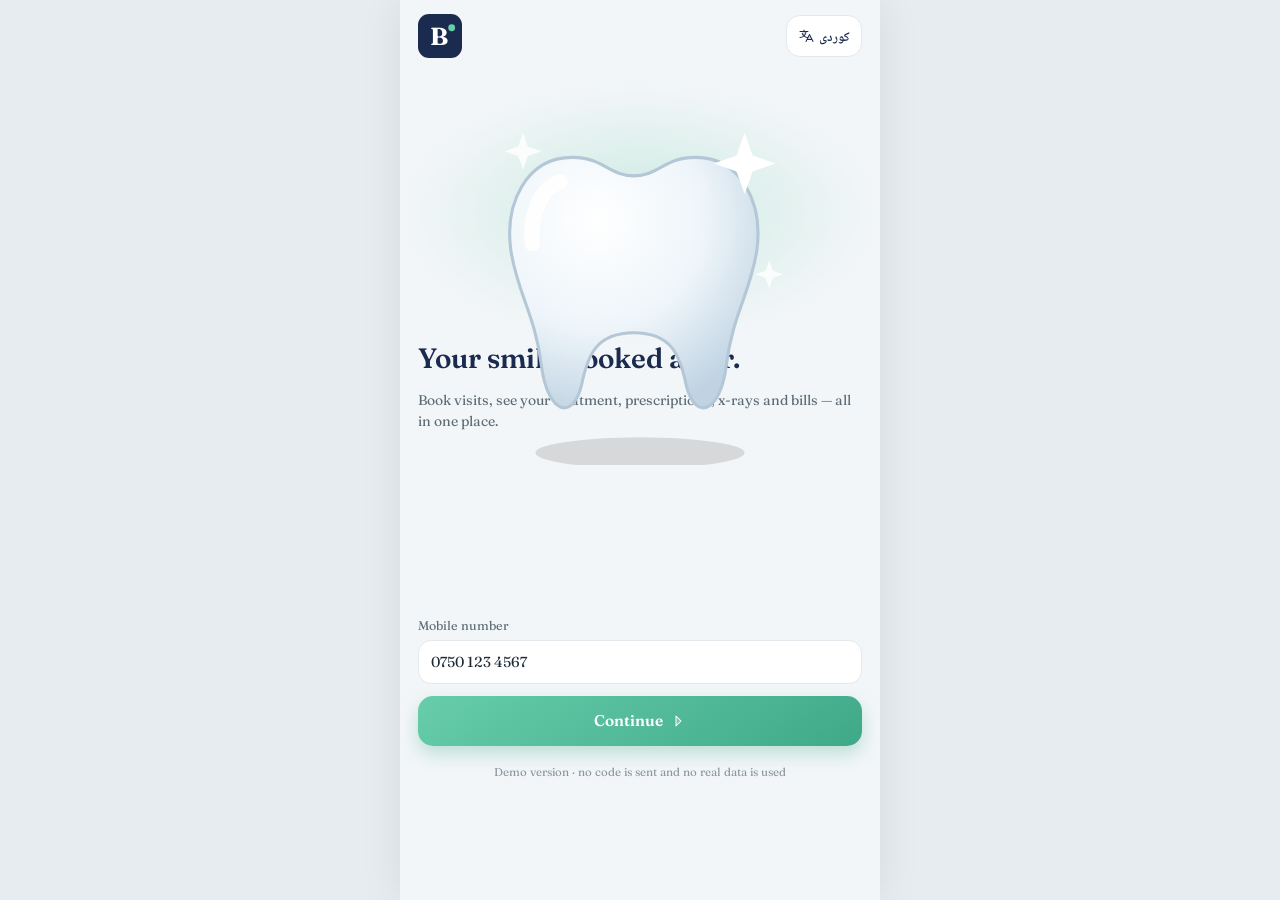
==== index.html @ 77850498 "Add files via upload" ====
<!doctype html>
<html lang="en" dir="ltr">
<head>
<meta charset="utf-8">
<meta name="viewport" content="width=device-width, initial-scale=1, viewport-fit=cover">
<title>Bite</title>
<meta name="description" content="Bite for Dentistry — patient app (demo)">
<meta name="theme-color" content="#F3F6F8">
<meta name="apple-mobile-web-app-capable" content="yes">
<meta name="mobile-web-app-capable" content="yes">
<meta name="apple-mobile-web-app-status-bar-style" content="default">
<meta name="apple-mobile-web-app-title" content="Bite">
<link rel="manifest" href="manifest.json">
<link rel="icon" href="icon.svg" type="image/svg+xml">
<link rel="apple-touch-icon" href="icon-180.png">
<link rel="preconnect" href="https://fonts.googleapis.com">
<link rel="preconnect" href="https://fonts.gstatic.com" crossorigin>
<link href="https://fonts.googleapis.com/css2?family=Fraunces:opsz,wght@9..144,400;9..144,500;9..144,600;9..144,700&family=Noto+Naskh+Arabic:wght@400;500;600;700&display=swap" rel="stylesheet">
<link rel="stylesheet" href="app.css">
<script>
  /* language: English by default, Kurdish (Sorani) as second language */
  (function () {
    var l = 'en';
    try { l = localStorage.getItem('bite_app_lang') || 'en'; } catch (e) {}
    if (l !== 'ku') l = 'en';
    window.Lang = l;
    document.documentElement.lang = l === 'ku' ? 'ckb' : 'en';
    document.documentElement.dir = l === 'ku' ? 'rtl' : 'ltr';
    window.setLang = function (x) { try { localStorage.setItem('bite_app_lang', x); } catch (e) {} location.reload(); };
  })();
</script>
</head>
<body>
<div class="app" id="app"><noscript><p style="padding:24px">Please turn on JavaScript · تکایە JavaScript چالاک بکە</p></noscript></div>
<script src="icons.js"></script>
<script src="art.js"></script>
<script src="data.js"></script>
<script src="app.js"></script>
</body>
</html>
---- app.css ----
/* Bite patient app — mobile first */
:root{
  --navy:#1B2B4F;--navy-2:#24376A;--mint:#67CDAB;--mint-2:#3FA987;--mint-3:#1E6B55;--mint-bg:#E6F7F1;--aqua:#5BB5C5;
  --bg:#F3F6F8;--surface:#fff;--surface-2:#F8FAFB;--surface-3:#EEF2F5;--text:#1B2A33;--text-2:#5B6B75;--text-3:#8A96A0;--border:#E3E9EC;
  --amber:#C9822E;--amber-bg:#FDF3E7;--amber-fg:#7A4610;--blue:#2F5DA8;--blue-bg:#E8EEF8;--red:#C24141;--red-bg:#FCEDED;--purple:#6B5BC9;--purple-bg:#EFEDFB;--green-wa:#1F9D55;
  --r:18px;--shadow:0 1px 2px rgba(16,24,40,.04),0 2px 6px rgba(16,24,40,.05);
  --font:'Fraunces','Noto Naskh Arabic',Georgia,serif;
  --safe-t:env(safe-area-inset-top,0px);--safe-b:env(safe-area-inset-bottom,0px);
  color-scheme:light;
}
html[dir=rtl]{--font:'Noto Naskh Arabic','Fraunces',Georgia,serif}
*{box-sizing:border-box;margin:0;padding:0;-webkit-tap-highlight-color:transparent}
html,body{height:100%}
body{font-family:var(--font);background:#E7ECF0;color:var(--text);font-size:15px;line-height:1.4;-webkit-font-smoothing:antialiased}
html[dir=rtl] body{line-height:1.5}
button,input,textarea,select{font:inherit;color:inherit}
button{background:none;border:0;cursor:pointer}
a{color:inherit;text-decoration:none}
svg.i{width:20px;height:20px;fill:currentColor;flex:none}
svg.i.s{width:16px;height:16px}svg.i.l{width:24px;height:24px}svg.i.xl{width:30px;height:30px}
.ltr{direction:ltr;unicode-bidi:isolate}
.app{max-width:480px;margin:0 auto;min-height:100%;background:var(--bg);position:relative;box-shadow:0 0 40px rgba(16,24,40,.08)}
.page{padding:calc(14px + var(--safe-t)) 18px calc(110px + var(--safe-b));min-height:100vh}
.page.flush{padding-top:0}
.page.nobar{padding-bottom:calc(120px + var(--safe-b))}
/* tab bar */
.tabbar{position:fixed;bottom:0;left:50%;transform:translateX(-50%);width:100%;max-width:480px;height:calc(76px + var(--safe-b));padding-bottom:var(--safe-b);background:rgba(255,255,255,.96);backdrop-filter:blur(12px);border-top:1px solid var(--border);display:flex;justify-content:space-around;align-items:flex-start;padding-top:10px;z-index:30}
.tab{display:flex;flex-direction:column;align-items:center;gap:3px;font-size:11.5px;color:var(--text-3);width:64px;position:relative}
.tab.on{color:var(--mint-2);font-weight:600}
.tab .bd{position:absolute;top:-3px;inset-inline-end:12px;min-width:16px;height:16px;border-radius:8px;background:var(--red);color:#fff;font-size:10px;display:grid;place-items:center;padding:0 4px;border:2px solid #fff}
.fab{width:60px;height:60px;border-radius:50%;margin-top:-32px;background:linear-gradient(145deg,var(--mint),var(--mint-2));color:#fff;display:grid;place-items:center;box-shadow:0 10px 22px rgba(63,169,135,.45),0 0 0 6px #fff}
.fab svg.i{width:28px;height:28px}
/* headers */
.hd{display:flex;align-items:center;gap:12px;margin-bottom:16px}
.hd .grow{flex:1;min-width:0}
.me{width:46px;height:46px;border-radius:15px;overflow:hidden;flex:none;background:#DDEFF3}
.me svg,.ph svg,.cover svg,.dav svg{width:100%;height:100%;display:block}
.hello small{display:block;font-size:12.5px;color:var(--text-3)}
.hello b{font-size:19px;font-weight:600;color:var(--navy);display:block;white-space:nowrap;overflow:hidden;text-overflow:ellipsis}
.ib{width:42px;height:42px;border-radius:14px;background:#fff;border:1px solid var(--border);display:grid;place-items:center;color:var(--navy);position:relative;flex:none}
.ib .dot{position:absolute;top:8px;inset-inline-end:9px;width:9px;height:9px;background:var(--red);border-radius:50%;border:2px solid #fff}
.ib.lang{width:auto;padding:0 11px;font-size:13px;font-weight:600;gap:5px;display:flex;align-items:center}
.top{display:flex;align-items:center;gap:12px;margin-bottom:16px;min-height:42px}
.top h1{font-size:21px;font-weight:600;color:var(--navy);flex:1}
.top .sub{font-size:12.5px;color:var(--text-3);font-weight:400;display:block}
/* hero carousel */
.hero-wrap{margin:0 -18px;overflow:hidden}
.heros{display:flex;gap:12px;overflow-x:auto;scroll-snap-type:x mandatory;padding:0 18px;scrollbar-width:none}
.heros::-webkit-scrollbar{display:none}
.hero{flex:0 0 100%;scroll-snap-align:center;height:170px;border-radius:24px;position:relative;overflow:hidden;color:#fff;padding:18px 20px;display:block}
.hero .txt{position:relative;z-index:2;width:58%}
.hero p{overflow-wrap:anywhere}
.hero .k{font-size:11.5px;letter-spacing:.06em;text-transform:uppercase;color:#9FE1CB;font-weight:600}
html[dir=rtl] .hero .k{letter-spacing:0}
.hero h3{font-size:22px;font-weight:600;line-height:1.15;margin:6px 0}
html[dir=rtl] .hero h3{line-height:1.35;font-size:20px;margin:2px 0}
.hero p{font-size:12.5px;color:rgba(255,255,255,.78)}
.hero .cta{display:inline-flex;align-items:center;gap:6px;margin-top:10px;background:var(--mint);color:#0B2A22;font-weight:700;font-size:12.5px;padding:7px 12px;border-radius:10px}
html[dir=rtl] .hero .cta{margin-top:6px}
.hero .art{position:absolute;inset-inline-end:-4px;bottom:-10px;width:160px;height:180px;z-index:1}
.hero .art .ring{position:absolute;inset:0}
.hero .art .t{position:absolute;inset:20px 14px 8px 18px}
.dots{display:flex;gap:5px;justify-content:center;margin:10px 0 14px}
.dots i{width:6px;height:6px;border-radius:4px;background:#C9D3DA;transition:all .2s}
.dots i.on{width:20px;background:var(--mint-2)}
/* sections */
.sec{display:flex;justify-content:space-between;align-items:center;margin:18px 0 10px}
.sec b{font-size:17px;color:var(--navy);font-weight:600;position:relative}
.sec b:after{content:'';position:absolute;bottom:-4px;inset-inline-start:0;width:60%;height:3px;border-radius:3px;background:linear-gradient(90deg,var(--mint),transparent)}
html[dir=rtl] .sec b:after{background:linear-gradient(270deg,var(--mint),transparent)}
.sec a,.sec button{font-size:12.5px;color:var(--mint-2);font-weight:600}
.card{background:#fff;border:1px solid var(--border);border-radius:var(--r);padding:14px;box-shadow:var(--shadow)}
.card+.card{margin-top:10px}
/* next appointment */
.next{display:flex;align-items:center;gap:12px;background:#fff;border:1px solid var(--border);border-radius:18px;padding:10px 12px;box-shadow:var(--shadow)}
.cal{width:50px;height:54px;border-radius:14px;background:var(--mint-bg);color:var(--mint-3);display:flex;flex-direction:column;align-items:center;justify-content:center;flex:none}
.cal small{font-size:10.5px;font-weight:600;text-transform:uppercase}
.cal b{font-size:20px;line-height:1}
.next .t,.row-t{font-size:14px;font-weight:600}
.next .s,.row-s{font-size:12.5px;color:var(--text-3)}
.go{margin-inline-start:auto;width:34px;height:34px;border-radius:11px;background:var(--navy);color:#fff;display:grid;place-items:center;flex:none}
/* quick actions */
.qa{display:grid;grid-template-columns:repeat(4,1fr);gap:8px;margin-top:14px}
.q{display:flex;flex-direction:column;align-items:center;gap:6px;font-size:12px;font-weight:500;color:var(--text);text-align:center}
.q .c{width:54px;height:54px;border-radius:18px;display:grid;place-items:center;background:#fff;border:1px solid var(--border);box-shadow:var(--shadow)}
/* recall */
.recall{background:linear-gradient(135deg,#E6F7F1,#F2FBF7);border:1px solid #CDEFE2;border-radius:18px;padding:12px 14px;display:flex;gap:12px;align-items:center;margin-top:14px}
.recall .c{width:46px;height:46px;border-radius:14px;background:#fff;display:grid;place-items:center;flex:none;overflow:hidden}
.recall .c svg{width:38px;height:38px}
.recall b{font-size:14.5px;color:var(--mint-3);display:block}
.recall small{font-size:12.5px;color:var(--text-2)}
.recall .btn{margin-inline-start:auto}
/* treatments */
.svcs{display:grid;grid-template-columns:repeat(4,1fr);gap:8px}
.sv{height:108px;border-radius:18px;background:#fff;border:1px solid var(--border);position:relative;overflow:hidden;padding:66px 4px 0;text-align:center;box-shadow:var(--shadow)}
html[dir=rtl] .sv{padding-top:62px}
.sv b{font-size:12.5px;font-weight:600;color:var(--navy);display:block;line-height:1.2}
.sv .art{position:absolute;width:56px;height:56px;top:8px;left:50%;margin-left:-28px}
.sv .art svg,.svrow .art svg,.hero svg{width:100%;height:100%;display:block}
.sv.hl{background:linear-gradient(150deg,#4FB79A,#2E8C79);border:none}
.sv.hl b{color:#fff}
/* doctor cards */
.hscroll{display:flex;gap:10px;overflow-x:auto;margin:0 -18px;padding:2px 18px 6px;scroll-snap-type:x proximity;scrollbar-width:none}
.hscroll::-webkit-scrollbar{display:none}
.dc{width:150px;flex:none;background:#fff;border:1px solid var(--border);border-radius:20px;padding:7px 7px 10px;scroll-snap-align:start;box-shadow:var(--shadow);display:block}
.dgrid{display:grid;grid-template-columns:1fr 1fr;gap:10px}
.dgrid .dc{width:auto}
.dc .ph{height:112px;border-radius:15px;overflow:hidden;position:relative}
.rt{position:absolute;top:7px;inset-inline-start:7px;background:rgba(255,255,255,.94);border-radius:8px;font-size:11px;font-weight:700;padding:2px 6px;display:flex;align-items:center;gap:3px;color:var(--navy)}
.rt svg.i{width:11px;height:11px;color:#E0A33B}
.fav{position:absolute;top:6px;inset-inline-end:6px;width:28px;height:28px;border-radius:50%;background:rgba(255,255,255,.9);display:grid;place-items:center;color:var(--text-3)}
.fav.on{color:#E05656}
.fav svg.i{width:15px;height:15px}
.dc b{display:block;font-size:13.5px;margin:8px 4px 0;color:var(--navy);white-space:nowrap;overflow:hidden;text-overflow:ellipsis}
.dc small{display:block;font-size:11.5px;color:var(--text-3);margin:0 4px 8px;white-space:nowrap;overflow:hidden;text-overflow:ellipsis}
.dc .bk{background:var(--mint-bg);color:var(--mint-3);font-size:12px;font-weight:600;text-align:center;border-radius:10px;padding:7px 0;margin:0 4px;display:block;width:calc(100% - 8px)}
/* clinic info */
.info .li+.li{margin-top:12px}
.li{display:flex;align-items:center;gap:12px;min-width:0}
.li .c{width:40px;height:40px;border-radius:12px;display:grid;place-items:center;flex:none}
.li .grow{flex:1;min-width:0}
.li .e{margin-inline-start:auto;text-align:end;flex:none}
.c.mint{background:var(--mint-bg);color:var(--mint-2)}.c.blue{background:var(--blue-bg);color:var(--blue)}.c.amber{background:var(--amber-bg);color:var(--amber)}.c.purple{background:var(--purple-bg);color:var(--purple)}.c.red{background:var(--red-bg);color:var(--red)}.c.navy{background:#E9ECF4;color:var(--navy)}.c.wa{background:#E8F8EE;color:var(--green-wa)}
/* buttons */
.btn{display:inline-flex;align-items:center;justify-content:center;gap:7px;border-radius:12px;padding:10px 14px;font-size:14px;font-weight:600;white-space:nowrap;transition:transform .1s}
.btn:active{transform:scale(.97)}
.btn.sm{padding:7px 11px;font-size:12.5px;border-radius:10px}
.btn.block{width:100%}
.btn.lg{padding:14px 18px;font-size:15.5px;border-radius:15px}
.btn.pri{background:linear-gradient(145deg,var(--mint),var(--mint-2));color:#fff;box-shadow:0 8px 18px rgba(63,169,135,.3)}
.btn.navy{background:var(--navy);color:#fff}
.btn.mint{background:var(--mint-2);color:#fff}
.btn.soft{background:var(--mint-bg);color:var(--mint-3)}
.btn.out{background:#fff;border:1px solid var(--border);color:var(--navy)}
.btn.red{background:var(--red-bg);color:var(--red)}
.btn.wa{background:#E8F8EE;color:var(--green-wa)}
.btn[disabled]{opacity:.45;pointer-events:none}
/* chips & segments */
.chips{display:flex;gap:8px;overflow-x:auto;margin:0 -18px 14px;padding:0 18px;scrollbar-width:none}
.chips::-webkit-scrollbar{display:none}
.chip{flex:none;padding:8px 14px;border-radius:999px;background:#fff;border:1px solid var(--border);font-size:13px;color:var(--text-2)}
.chip.on{background:var(--navy);border-color:var(--navy);color:#fff;font-weight:600}
.seg{display:flex;background:var(--surface-3);border-radius:13px;padding:3px;margin-bottom:14px}
.seg button{flex:1 1 auto;text-align:center;font-size:13px;padding:8px 6px;border-radius:10px;color:var(--text-2);white-space:nowrap}
.seg button.on{background:#fff;color:var(--navy);font-weight:600;box-shadow:0 1px 3px rgba(16,24,40,.08)}
.badge{font-size:11.5px;font-weight:600;border-radius:999px;padding:3px 9px;display:inline-flex;gap:5px;align-items:center;white-space:nowrap}
.badge i{width:6px;height:6px;border-radius:50%;background:currentColor}
.b-mint{background:var(--mint-bg);color:var(--mint-3)}.b-amber{background:var(--amber-bg);color:var(--amber-fg)}.b-blue{background:var(--blue-bg);color:var(--blue)}.b-gray{background:var(--surface-3);color:var(--text-2)}.b-red{background:var(--red-bg);color:var(--red)}
/* search */
.search{display:flex;align-items:center;gap:10px;background:#fff;border:1px solid var(--border);border-radius:15px;padding:0 14px;height:48px;margin-bottom:12px;color:var(--text-3)}
.search input{border:0;outline:0;flex:1;background:none;font-size:14.5px;color:var(--text);min-width:0}
/* doctor profile */
.cover{height:330px;position:relative;margin:0 -18px}
.cover .tb{position:absolute;top:calc(14px + var(--safe-t));left:18px;right:18px;display:flex;justify-content:space-between;z-index:3}
.gb{width:42px;height:42px;border-radius:14px;background:rgba(255,255,255,.2);backdrop-filter:blur(6px);display:grid;place-items:center;color:#fff;border:1px solid rgba(255,255,255,.28)}
.gb.on{color:#FFB3B3}
.sheet-top{margin:-34px -18px 0;background:var(--bg);border-radius:30px 30px 0 0;position:relative;z-index:4;padding:20px 18px 0}
.nm{display:flex;justify-content:space-between;align-items:flex-start;gap:10px}
.nm b{font-size:22px;color:var(--navy);font-weight:600;display:block}
.nm small{display:block;font-size:13px;color:var(--text-2)}
.stats{display:grid;grid-template-columns:repeat(3,1fr);gap:8px;margin:14px 0 4px}
.stat{background:#fff;border:1px solid var(--border);border-radius:16px;padding:9px 6px;text-align:center}
.stat .c{width:30px;height:30px;border-radius:10px;margin:0 auto 4px;display:grid;place-items:center}
.stat b{display:block;font-size:16px;color:var(--navy)}
.stat small{font-size:11px;color:var(--text-3)}
.p{font-size:14px;color:var(--text-2);line-height:1.55}
.gal{display:grid;grid-template-columns:repeat(3,1fr);gap:8px}
.ba{height:80px;border-radius:14px;overflow:hidden;position:relative;border:1px solid var(--border)}
.ba svg{width:100%;height:100%;display:block}
.ba .tg{position:absolute;bottom:5px;inset-inline-start:5px;font-size:10.5px;background:rgba(27,43,79,.82);color:#fff;border-radius:6px;padding:1px 6px}
.tags{display:flex;flex-wrap:wrap;gap:6px}
.tag{font-size:12.5px;background:#fff;border:1px solid var(--border);border-radius:10px;padding:6px 10px}
.rev{background:#fff;border:1px solid var(--border);border-radius:16px;padding:12px}
.rev+.rev{margin-top:8px}
.stars{display:inline-flex;gap:1px;color:#E0A33B}
.stars svg.i{width:13px;height:13px}
.stars .off{color:#D5DCE1}
/* booking */
.steps{display:flex;gap:6px;margin-bottom:16px}
.st{flex:1}
.st i{display:block;height:4px;border-radius:4px;background:var(--surface-3)}
.st.on i,.st.done i{background:var(--mint-2)}
.st span{display:block;font-size:11.5px;color:var(--text-3);margin-top:6px}
.st.on span{color:var(--navy);font-weight:600}
.svrow{display:flex;align-items:center;gap:12px;background:#fff;border:1.5px solid var(--border);border-radius:16px;padding:10px 12px;width:100%;text-align:start}
.svrow+.svrow{margin-top:8px}
.svrow .art{width:48px;height:48px;border-radius:13px;background:var(--surface-2);flex:none;padding:3px}
.svrow.on{border-color:var(--mint-2);background:#F6FCFA}
.radio{margin-inline-start:auto;width:20px;height:20px;border-radius:50%;border:2px solid var(--border);flex:none}
.on>.radio{border:6px solid var(--mint-2)}
.dav{width:46px;height:46px;border-radius:14px;overflow:hidden;flex:none}
.days{display:flex;gap:6px;overflow-x:auto;margin:0 -18px 14px;padding:0 18px;scrollbar-width:none}
.days::-webkit-scrollbar{display:none}
.d{flex:0 0 52px;background:#fff;border:1px solid var(--border);border-radius:14px;padding:7px 0;text-align:center}
.d small{display:block;font-size:11px;color:var(--text-3)}
.d b{font-size:17px;font-weight:600;display:block}
.d em{display:block;font-style:normal;font-size:10px;color:var(--mint-2);font-weight:600}
.d.on{background:var(--navy);border-color:var(--navy);color:#fff}.d.on small,.d.on em{color:rgba(255,255,255,.75)}
.d.off{opacity:.4;background:var(--surface-3);pointer-events:none}
.slots{display:grid;grid-template-columns:repeat(4,1fr);gap:7px}
.sl{border:1px solid var(--border);background:#fff;border-radius:11px;text-align:center;padding:9px 0;font-size:13.5px;font-weight:500}
.sl.on{background:var(--mint);border-color:var(--mint);color:#0B2A22;font-weight:700}
.sl.x{background:var(--surface-3);color:var(--text-3);text-decoration:line-through;border-color:transparent;pointer-events:none}
.lbl{font-size:13.5px;font-weight:600;color:var(--navy);margin:16px 0 8px;display:flex;justify-content:space-between;align-items:center}
.lbl span{font-size:12px;color:var(--text-3);font-weight:400}
.foot{position:fixed;bottom:0;left:50%;transform:translateX(-50%);width:100%;max-width:480px;background:rgba(255,255,255,.97);backdrop-filter:blur(10px);border-top:1px solid var(--border);padding:12px 18px calc(14px + var(--safe-b));z-index:30;display:flex;gap:10px;align-items:center}
.foot .note{font-size:12px;color:var(--text-3);display:flex;gap:6px;align-items:center;justify-content:center;margin-top:6px}
.sum{display:flex;gap:16px;justify-content:space-between;padding:10px 0;border-bottom:1px dashed var(--border);font-size:14px}
.sum:last-child{border-bottom:0}
.sum span{color:var(--text-3)}
.sum b{font-weight:600;text-align:end}
textarea.in,input.in,select.in{width:100%;border:1px solid var(--border);border-radius:13px;padding:11px 12px;background:#fff;font-size:14.5px;outline:0}
textarea.in{min-height:84px;resize:vertical}
.in:focus{border-color:var(--mint-2)}
.field{margin-bottom:12px}
.field label{display:block;font-size:12.5px;color:var(--text-2);margin-bottom:5px}
.toggle{display:flex;align-items:center;gap:12px;padding:12px 0}
.toggle+.toggle{border-top:1px solid var(--border)}
.sw{margin-inline-start:auto;width:46px;height:28px;border-radius:14px;background:#D5DCE1;position:relative;flex:none;transition:background .2s}
.sw:after{content:'';position:absolute;top:3px;inset-inline-start:3px;width:22px;height:22px;border-radius:50%;background:#fff;box-shadow:0 1px 3px rgba(0,0,0,.2);transition:inset-inline-start .2s}
.sw.on{background:var(--mint-2)}.sw.on:after{inset-inline-start:21px}
/* success */
.done-art{width:120px;height:120px;margin:30px auto 10px;border-radius:50%;background:var(--mint-bg);display:grid;place-items:center;color:var(--mint-2)}
.done-art svg.i{width:56px;height:56px}
.center{text-align:center}
.h2{font-size:22px;color:var(--navy);font-weight:600}
/* visit cards */
.vc{background:#fff;border:1px solid var(--border);border-radius:20px;padding:14px;box-shadow:var(--shadow)}
.vc+.vc{margin-top:10px}
.vc .r1{display:flex;align-items:center;gap:12px}
.vc .acts{display:flex;gap:8px;margin-top:12px;flex-wrap:wrap}
.vc .acts .btn{flex:1}
.vc.big{background:var(--navy);color:#fff;border:none;position:relative;overflow:hidden}
.vc.big:after{content:'';position:absolute;width:180px;height:180px;border-radius:50%;background:rgba(103,205,171,.14);top:-70px;inset-inline-end:-60px}
.vc.big .row-s{color:rgba(255,255,255,.7)}
.vc.big .when{font-size:21px;font-weight:600;margin:10px 0 2px;position:relative;z-index:1}
.vc.big .btn.out{background:rgba(255,255,255,.1);border-color:rgba(255,255,255,.18);color:#fff}
.vc.big .btn{position:relative;z-index:1}
/* file */
.pcard{display:flex;align-items:center;gap:12px;background:#fff;border:1px solid var(--border);border-radius:20px;padding:14px;box-shadow:var(--shadow)}
.pcard .me{width:56px;height:56px;border-radius:18px}
.plan{background:#fff;border:1px solid var(--border);border-radius:18px;padding:14px}
.plan+.plan{margin-top:8px}
.bar{height:8px;background:var(--surface-3);border-radius:6px;overflow:hidden;margin:10px 0 8px}
.bar i{display:block;height:100%;background:var(--mint-2);border-radius:6px}
.teeth{display:grid;grid-template-columns:repeat(16,1fr);gap:3px;direction:ltr}
.th{height:26px;border-radius:6px;background:var(--surface-3);font-size:8.5px;color:var(--text-3);display:grid;place-items:center;font-family:'Fraunces',serif}
.th.fill{background:#DCE8F7;color:var(--blue)}.th.rct{background:#FBE3E3;color:var(--red)}.th.missing{background:repeating-linear-gradient(45deg,#EEF2F5,#EEF2F5 3px,#E3E9EC 3px,#E3E9EC 6px);color:#B6C0C8}
.legend{display:flex;flex-wrap:wrap;gap:10px;font-size:11.5px;color:var(--text-2);margin-top:10px}
.legend i{display:inline-block;width:10px;height:10px;border-radius:3px;margin-inline-end:4px;vertical-align:-1px}
.tl .it{display:flex;gap:12px;padding-bottom:12px;position:relative}
.tl .it:before{content:'';position:absolute;top:32px;bottom:0;inset-inline-start:15px;width:2px;background:var(--border)}
.tl .it:last-child:before{display:none}
.tl .dt{width:32px;height:32px;border-radius:50%;display:grid;place-items:center;flex:none;background:var(--mint-bg);color:var(--mint-2)}
.tl .bx{flex:1;background:#fff;border:1px solid var(--border);border-radius:16px;padding:10px 12px;min-width:0}
.tl .bx .r1{display:flex;justify-content:space-between;align-items:center;gap:8px}
.att{display:flex;gap:6px;margin-top:8px;flex-wrap:wrap}
.att button{display:inline-flex;align-items:center;gap:5px;font-size:12px;background:var(--surface-2);border:1px solid var(--border);border-radius:9px;padding:4px 9px;color:var(--text-2)}
.xg{display:grid;grid-template-columns:1fr 1fr;gap:10px}
.xi{background:#fff;border:1px solid var(--border);border-radius:16px;overflow:hidden;text-align:start}
.xi .im{height:110px;background:#0B0F14}
.xi .im svg{width:100%;height:100%;display:block}
.xi .tx{padding:8px 10px}
.xi.wide{grid-column:1/-1}.xi.wide .im{height:150px}
.amt{font-size:16px;font-weight:700;color:var(--navy);white-space:nowrap}
/* notifications */
.nt{display:flex;gap:12px;background:#fff;border:1px solid var(--border);border-radius:16px;padding:12px;width:100%;text-align:start;position:relative}
.nt+.nt{margin-top:8px}
.nt.unread{border-color:#CDEFE2;background:#FAFFFD}
.nt.unread:after{content:'';position:absolute;top:14px;inset-inline-end:14px;width:8px;height:8px;border-radius:50%;background:var(--mint-2)}
/* chat */
.chathd{position:sticky;top:0;z-index:5;background:rgba(243,246,248,.96);backdrop-filter:blur(8px);margin:0 -18px;padding:calc(10px + var(--safe-t)) 18px 10px;border-bottom:1px solid var(--border);display:flex;align-items:center;gap:12px}
.msgs{display:block;padding:14px 0 0}
.msg{display:block;margin-bottom:8px;max-width:82%;width:fit-content;padding:9px 13px;border-radius:18px;font-size:14.5px;line-height:1.45;white-space:pre-wrap}
.msg small{display:block;font-size:10.5px;opacity:.6;margin-top:3px;text-align:end}
.msg.them{background:#fff;border:1px solid var(--border);margin-inline-end:auto;border-end-start-radius:6px}
.msg.mine{background:var(--navy);color:#fff;margin-inline-start:auto;border-end-end-radius:6px}
.msg.typing{color:var(--text-3)}
.daytag{display:block;width:fit-content;margin-inline:auto!important;font-size:11.5px;color:var(--text-3);background:var(--surface-3);border-radius:999px;padding:3px 10px;margin:6px 0}
.compose{position:fixed;bottom:calc(76px + var(--safe-b));left:50%;transform:translateX(-50%);width:100%;max-width:480px;background:rgba(243,246,248,.97);padding:8px 14px 10px;z-index:20}
.compose .qr{display:flex;gap:6px;overflow-x:auto;margin-bottom:8px;scrollbar-width:none}
.compose .qr::-webkit-scrollbar{display:none}
.compose .qr button{flex:none;font-size:12.5px;padding:6px 11px;border-radius:999px;background:#fff;border:1px solid var(--border);color:var(--navy)}
.compose .bx{display:flex;gap:8px;align-items:center}
.compose input{flex:1;height:46px;border-radius:23px;border:1px solid var(--border);padding:0 16px;background:#fff;outline:0;font-size:14.5px;min-width:0}
.compose .send{width:46px;height:46px;border-radius:50%;background:var(--mint-2);color:#fff;display:grid;place-items:center;flex:none}
/* profile */
.menu{background:#fff;border:1px solid var(--border);border-radius:18px;overflow:hidden}
.menu button,.menu a{display:flex;align-items:center;gap:12px;width:100%;padding:12px 14px;text-align:start}
.menu>*+*{border-top:1px solid var(--border)}
.menu .chev{margin-inline-start:auto;color:var(--text-3)}
.mt{margin-top:14px}.mt2{margin-top:22px}
.muted{color:var(--text-3)}.small{font-size:12.5px}
.row{display:flex;align-items:center;gap:8px}
.between{justify-content:space-between}
.grow{flex:1;min-width:0}
.empty{text-align:center;color:var(--text-3);padding:36px 10px;font-size:14px}
.empty .c{width:64px;height:64px;border-radius:20px;margin:0 auto 10px;display:grid;place-items:center;background:var(--surface-3);color:var(--text-3)}
/* bottom sheet + toast + viewer */
.scrim{position:fixed;inset:0;background:rgba(15,26,51,.45);z-index:50;opacity:0;transition:opacity .2s}
.scrim.on{opacity:1}
.bsheet{position:fixed;bottom:0;left:50%;width:100%;max-width:480px;transform:translate(-50%,100%);background:var(--bg);border-radius:26px 26px 0 0;z-index:51;max-height:88vh;overflow:auto;padding:10px 18px calc(18px + var(--safe-b));transition:transform .25s ease}
.bsheet.on{transform:translate(-50%,0)}
.bsheet .grab{width:40px;height:5px;border-radius:3px;background:#C9D3DA;margin:0 auto 12px}
.bsheet h3{font-size:18px;color:var(--navy);margin-bottom:12px;font-weight:600}
.toast{position:fixed;left:50%;transform:translateX(-50%);bottom:calc(96px + var(--safe-b));background:var(--navy);color:#fff;padding:11px 16px;border-radius:14px;font-size:14px;z-index:60;display:flex;gap:8px;align-items:center;box-shadow:0 10px 24px rgba(16,24,40,.25);max-width:90%;animation:tin .25s ease}
@keyframes tin{from{opacity:0;transform:translate(-50%,10px)}to{opacity:1;transform:translate(-50%,0)}}
.viewer{position:fixed;inset:0;background:#05080C;z-index:70;display:flex;flex-direction:column}
.viewer .vt{display:flex;align-items:center;gap:10px;padding:calc(12px + var(--safe-t)) 16px 12px;color:#fff}
.viewer .im{flex:1;display:grid;place-items:center;padding:10px}
.viewer .im svg{width:100%;max-height:70vh}
.paym{display:grid;grid-template-columns:1fr 1fr;gap:8px}
.pm{border:1.5px solid var(--border);background:#fff;border-radius:14px;padding:12px;text-align:start;display:flex;gap:10px;align-items:center;font-size:13.5px;font-weight:600}
.pm.on{border-color:var(--mint-2);background:#F6FCFA}
.pm .lg{width:30px;height:30px;border-radius:9px;display:grid;place-items:center;color:#fff;font-size:11px;font-weight:700;flex:none;font-family:'Fraunces',serif}
.demo{font-size:11.5px;color:var(--text-3);text-align:center;margin-top:18px}
@media (min-width:520px){body{padding:0}.app{min-height:100vh}}
html[dir=rtl] .send svg{transform:scaleX(-1)}
.stars>span{color:#E0A33B!important}.stars>span.off{color:#D5DCE1!important}
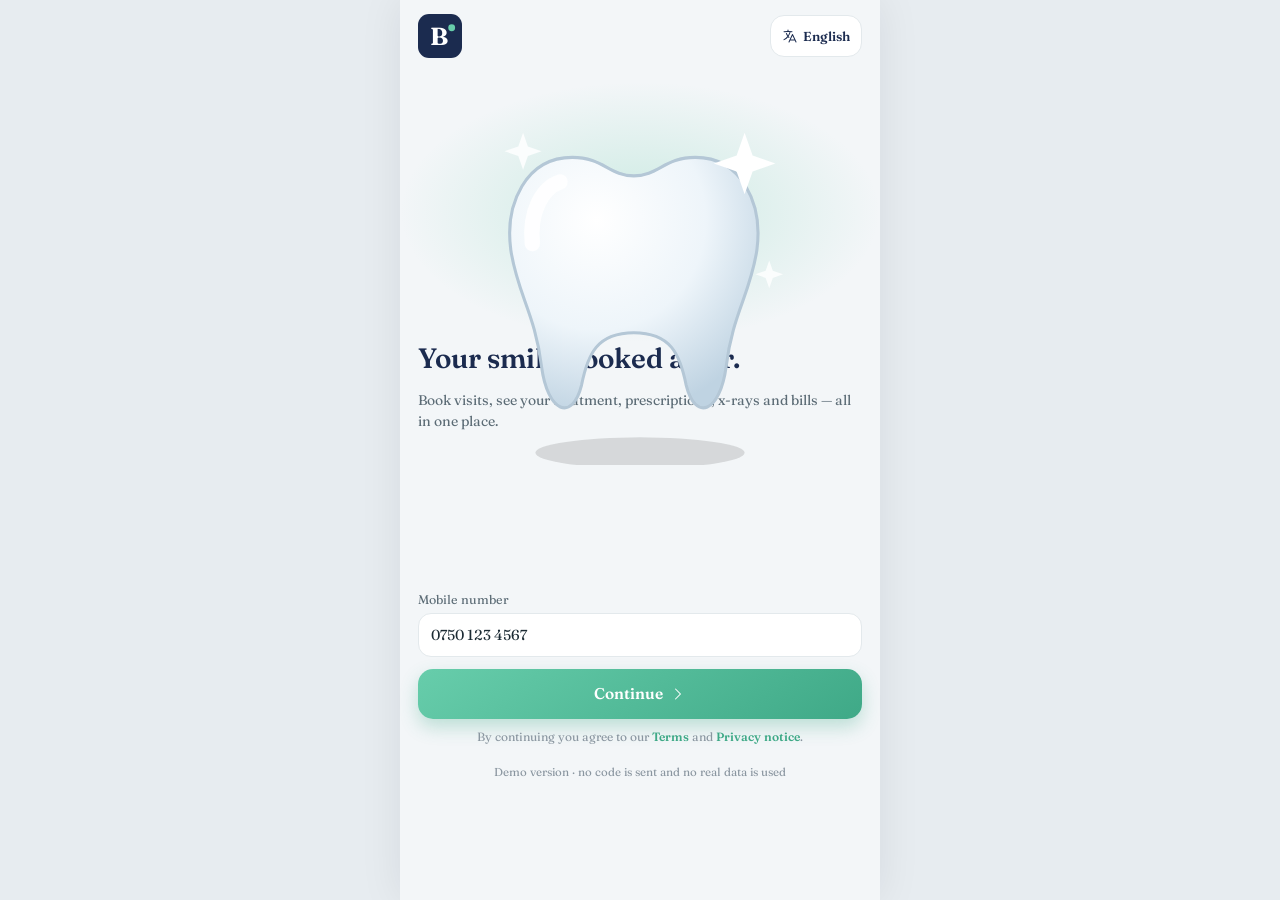
==== commit 1aa9e68d: "Add files via upload" ====
--- a/index.html
+++ b/index.html
@@ -22,11 +22,22 @@
   (function () {
     var l = 'en';
     try { l = localStorage.getItem('bite_app_lang') || 'en'; } catch (e) {}
-    if (l !== 'ku') l = 'en';
+    if (l !== 'ku' && l !== 'ar') l = 'en';
     window.Lang = l;
-    document.documentElement.lang = l === 'ku' ? 'ckb' : 'en';
-    document.documentElement.dir = l === 'ku' ? 'rtl' : 'ltr';
+    document.documentElement.lang = l === 'ku' ? 'ckb' : l === 'ar' ? 'ar' : 'en';
+    document.documentElement.dir = l === 'en' ? 'ltr' : 'rtl';
     window.setLang = function (x) { try { localStorage.setItem('bite_app_lang', x); } catch (e) {} location.reload(); };
+    /* appearance: light / dark / auto, and text size — set before first paint so nothing flashes */
+    var root = document.documentElement, mq = window.matchMedia ? window.matchMedia('(prefers-color-scheme: dark)') : null;
+    window.applyLook = function () {
+      var t = 'auto', z = 'm';
+      try { t = localStorage.getItem('bite_theme') || 'auto'; z = localStorage.getItem('bite_size') || 'm'; } catch (e) {}
+      var dark = t === 'dark' || (t === 'auto' && mq && mq.matches);
+      root.setAttribute('data-theme', dark ? 'dark' : 'light'); root.setAttribute('data-size', z);
+      var m = document.querySelector('meta[name=theme-color]'); if (m) m.setAttribute('content', dark ? '#0D1422' : '#F3F6F8');
+    };
+    window.applyLook();
+    if (mq && mq.addEventListener) mq.addEventListener('change', window.applyLook);
   })();
 </script>
 </head>
@@ -34,7 +45,13 @@
 <div class="app" id="app"><noscript><p style="padding:24px">Please turn on JavaScript · تکایە JavaScript چالاک بکە</p></noscript></div>
 <script src="icons.js"></script>
 <script src="art.js"></script>
+<script src="ar.js"></script>
+<script src="content.js"></script>
 <script src="data.js"></script>
 <script src="app.js"></script>
+<script>
+  /* offline support: keep a copy of the app on the phone */
+  if ('serviceWorker' in navigator && location.protocol !== 'file:') window.addEventListener('load', function () { navigator.serviceWorker.register('sw.js').catch(function () {}); });
+</script>
 </body>
 </html>
--- a/app.css
+++ b/app.css
@@ -1,6 +1,7 @@
 /* Bite patient app — mobile first */
 :root{
-  --navy:#1B2B4F;--navy-2:#24376A;--mint:#67CDAB;--mint-2:#3FA987;--mint-3:#1E6B55;--mint-bg:#E6F7F1;--aqua:#5BB5C5;
+  --navy:#1B2B4F;--navy-2:#24376A;--mint:#67CDAB;--mint-2:#3FA987;--mint-3:#1E6B55;--mint-bg:#E6F7F1;--mint-bg2:#F2FBF7;--mint-line:#CDEFE2;--mint-lt:#9FE1CB;--mint-d:#2E8C79;--mint-ink:#0B2A22;--mint-rgb:103,205,171;--mint-rgb2:63,169,135;
+  --ok:#3FA987;--ok-bg:#E6F7F1;--ok-3:#1E6B55;--aqua:#5BB5C5;
   --bg:#F3F6F8;--surface:#fff;--surface-2:#F8FAFB;--surface-3:#EEF2F5;--text:#1B2A33;--text-2:#5B6B75;--text-3:#8A96A0;--border:#E3E9EC;
   --amber:#C9822E;--amber-bg:#FDF3E7;--amber-fg:#7A4610;--blue:#2F5DA8;--blue-bg:#E8EEF8;--red:#C24141;--red-bg:#FCEDED;--purple:#6B5BC9;--purple-bg:#EFEDFB;--green-wa:#1F9D55;
   --r:18px;--shadow:0 1px 2px rgba(16,24,40,.04),0 2px 6px rgba(16,24,40,.05);
@@ -28,7 +29,7 @@
 .tab{display:flex;flex-direction:column;align-items:center;gap:3px;font-size:11.5px;color:var(--text-3);width:64px;position:relative}
 .tab.on{color:var(--mint-2);font-weight:600}
 .tab .bd{position:absolute;top:-3px;inset-inline-end:12px;min-width:16px;height:16px;border-radius:8px;background:var(--red);color:#fff;font-size:10px;display:grid;place-items:center;padding:0 4px;border:2px solid #fff}
-.fab{width:60px;height:60px;border-radius:50%;margin-top:-32px;background:linear-gradient(145deg,var(--mint),var(--mint-2));color:#fff;display:grid;place-items:center;box-shadow:0 10px 22px rgba(63,169,135,.45),0 0 0 6px #fff}
+.fab{width:60px;height:60px;border-radius:50%;margin-top:-32px;background:linear-gradient(145deg,var(--mint),var(--mint-2));color:#fff;display:grid;place-items:center;box-shadow:0 10px 22px rgba(var(--mint-rgb2),.45),0 0 0 6px #fff}
 .fab svg.i{width:28px;height:28px}
 /* headers */
 .hd{display:flex;align-items:center;gap:12px;margin-bottom:16px}
@@ -50,12 +51,12 @@
 .hero{flex:0 0 100%;scroll-snap-align:center;height:170px;border-radius:24px;position:relative;overflow:hidden;color:#fff;padding:18px 20px;display:block}
 .hero .txt{position:relative;z-index:2;width:58%}
 .hero p{overflow-wrap:anywhere}
-.hero .k{font-size:11.5px;letter-spacing:.06em;text-transform:uppercase;color:#9FE1CB;font-weight:600}
+.hero .k{font-size:11.5px;letter-spacing:.06em;text-transform:uppercase;color:var(--mint-lt);font-weight:600}
 html[dir=rtl] .hero .k{letter-spacing:0}
 .hero h3{font-size:22px;font-weight:600;line-height:1.15;margin:6px 0}
 html[dir=rtl] .hero h3{line-height:1.35;font-size:20px;margin:2px 0}
 .hero p{font-size:12.5px;color:rgba(255,255,255,.78)}
-.hero .cta{display:inline-flex;align-items:center;gap:6px;margin-top:10px;background:var(--mint);color:#0B2A22;font-weight:700;font-size:12.5px;padding:7px 12px;border-radius:10px}
+.hero .cta{display:inline-flex;align-items:center;gap:6px;margin-top:10px;background:var(--mint);color:var(--mint-ink);font-weight:700;font-size:12.5px;padding:7px 12px;border-radius:10px}
 html[dir=rtl] .hero .cta{margin-top:6px}
 .hero .art{position:absolute;inset-inline-end:-4px;bottom:-10px;width:160px;height:180px;z-index:1}
 .hero .art .ring{position:absolute;inset:0}
@@ -84,7 +85,7 @@
 .q{display:flex;flex-direction:column;align-items:center;gap:6px;font-size:12px;font-weight:500;color:var(--text);text-align:center}
 .q .c{width:54px;height:54px;border-radius:18px;display:grid;place-items:center;background:#fff;border:1px solid var(--border);box-shadow:var(--shadow)}
 /* recall */
-.recall{background:linear-gradient(135deg,#E6F7F1,#F2FBF7);border:1px solid #CDEFE2;border-radius:18px;padding:12px 14px;display:flex;gap:12px;align-items:center;margin-top:14px}
+.recall{background:linear-gradient(135deg,var(--mint-bg),var(--mint-bg2));border:1px solid var(--mint-line);border-radius:18px;padding:12px 14px;display:flex;gap:12px;align-items:center;margin-top:14px}
 .recall .c{width:46px;height:46px;border-radius:14px;background:#fff;display:grid;place-items:center;flex:none;overflow:hidden}
 .recall .c svg{width:38px;height:38px}
 .recall b{font-size:14.5px;color:var(--mint-3);display:block}
@@ -97,7 +98,7 @@
 .sv b{font-size:12.5px;font-weight:600;color:var(--navy);display:block;line-height:1.2}
 .sv .art{position:absolute;width:56px;height:56px;top:8px;left:50%;margin-left:-28px}
 .sv .art svg,.svrow .art svg,.hero svg{width:100%;height:100%;display:block}
-.sv.hl{background:linear-gradient(150deg,#4FB79A,#2E8C79);border:none}
+.sv.hl{background:linear-gradient(150deg,var(--mint-2),var(--mint-d));border:none}
 .sv.hl b{color:#fff}
 /* doctor cards */
 .hscroll{display:flex;gap:10px;overflow-x:auto;margin:0 -18px;padding:2px 18px 6px;scroll-snap-type:x proximity;scrollbar-width:none}
@@ -127,7 +128,7 @@
 .btn.sm{padding:7px 11px;font-size:12.5px;border-radius:10px}
 .btn.block{width:100%}
 .btn.lg{padding:14px 18px;font-size:15.5px;border-radius:15px}
-.btn.pri{background:linear-gradient(145deg,var(--mint),var(--mint-2));color:#fff;box-shadow:0 8px 18px rgba(63,169,135,.3)}
+.btn.pri{background:linear-gradient(145deg,var(--mint),var(--mint-2));color:#fff;box-shadow:0 8px 18px rgba(var(--mint-rgb2),.3)}
 .btn.navy{background:var(--navy);color:#fff}
 .btn.mint{background:var(--mint-2);color:#fff}
 .btn.soft{background:var(--mint-bg);color:var(--mint-3)}
@@ -145,7 +146,7 @@
 .seg button.on{background:#fff;color:var(--navy);font-weight:600;box-shadow:0 1px 3px rgba(16,24,40,.08)}
 .badge{font-size:11.5px;font-weight:600;border-radius:999px;padding:3px 9px;display:inline-flex;gap:5px;align-items:center;white-space:nowrap}
 .badge i{width:6px;height:6px;border-radius:50%;background:currentColor}
-.b-mint{background:var(--mint-bg);color:var(--mint-3)}.b-amber{background:var(--amber-bg);color:var(--amber-fg)}.b-blue{background:var(--blue-bg);color:var(--blue)}.b-gray{background:var(--surface-3);color:var(--text-2)}.b-red{background:var(--red-bg);color:var(--red)}
+.b-mint{background:var(--ok-bg);color:var(--ok-3)}.b-amber{background:var(--amber-bg);color:var(--amber-fg)}.b-blue{background:var(--blue-bg);color:var(--blue)}.b-gray{background:var(--surface-3);color:var(--text-2)}.b-red{background:var(--red-bg);color:var(--red)}
 /* search */
 .search{display:flex;align-items:center;gap:10px;background:#fff;border:1px solid var(--border);border-radius:15px;padding:0 14px;height:48px;margin-bottom:12px;color:var(--text-3)}
 .search input{border:0;outline:0;flex:1;background:none;font-size:14.5px;color:var(--text);min-width:0}
@@ -185,7 +186,7 @@
 .svrow{display:flex;align-items:center;gap:12px;background:#fff;border:1.5px solid var(--border);border-radius:16px;padding:10px 12px;width:100%;text-align:start}
 .svrow+.svrow{margin-top:8px}
 .svrow .art{width:48px;height:48px;border-radius:13px;background:var(--surface-2);flex:none;padding:3px}
-.svrow.on{border-color:var(--mint-2);background:#F6FCFA}
+.svrow.on{border-color:var(--mint-2);background:var(--mint-bg2)}
 .radio{margin-inline-start:auto;width:20px;height:20px;border-radius:50%;border:2px solid var(--border);flex:none}
 .on>.radio{border:6px solid var(--mint-2)}
 .dav{width:46px;height:46px;border-radius:14px;overflow:hidden;flex:none}
@@ -199,7 +200,7 @@
 .d.off{opacity:.4;background:var(--surface-3);pointer-events:none}
 .slots{display:grid;grid-template-columns:repeat(4,1fr);gap:7px}
 .sl{border:1px solid var(--border);background:#fff;border-radius:11px;text-align:center;padding:9px 0;font-size:13.5px;font-weight:500}
-.sl.on{background:var(--mint);border-color:var(--mint);color:#0B2A22;font-weight:700}
+.sl.on{background:var(--mint);border-color:var(--mint);color:var(--mint-ink);font-weight:700}
 .sl.x{background:var(--surface-3);color:var(--text-3);text-decoration:line-through;border-color:transparent;pointer-events:none}
 .lbl{font-size:13.5px;font-weight:600;color:var(--navy);margin:16px 0 8px;display:flex;justify-content:space-between;align-items:center}
 .lbl span{font-size:12px;color:var(--text-3);font-weight:400}
@@ -220,7 +221,7 @@
 .sw:after{content:'';position:absolute;top:3px;inset-inline-start:3px;width:22px;height:22px;border-radius:50%;background:#fff;box-shadow:0 1px 3px rgba(0,0,0,.2);transition:inset-inline-start .2s}
 .sw.on{background:var(--mint-2)}.sw.on:after{inset-inline-start:21px}
 /* success */
-.done-art{width:120px;height:120px;margin:30px auto 10px;border-radius:50%;background:var(--mint-bg);display:grid;place-items:center;color:var(--mint-2)}
+.done-art{width:120px;height:120px;margin:30px auto 10px;border-radius:50%;background:var(--ok-bg);display:grid;place-items:center;color:var(--ok)}
 .done-art svg.i{width:56px;height:56px}
 .center{text-align:center}
 .h2{font-size:22px;color:var(--navy);font-weight:600}
@@ -231,7 +232,7 @@
 .vc .acts{display:flex;gap:8px;margin-top:12px;flex-wrap:wrap}
 .vc .acts .btn{flex:1}
 .vc.big{background:var(--navy);color:#fff;border:none;position:relative;overflow:hidden}
-.vc.big:after{content:'';position:absolute;width:180px;height:180px;border-radius:50%;background:rgba(103,205,171,.14);top:-70px;inset-inline-end:-60px}
+.vc.big:after{content:'';position:absolute;width:180px;height:180px;border-radius:50%;background:rgba(var(--mint-rgb),.14);top:-70px;inset-inline-end:-60px}
 .vc.big .row-s{color:rgba(255,255,255,.7)}
 .vc.big .when{font-size:21px;font-weight:600;margin:10px 0 2px;position:relative;z-index:1}
 .vc.big .btn.out{background:rgba(255,255,255,.1);border-color:rgba(255,255,255,.18);color:#fff}
@@ -266,7 +267,7 @@
 /* notifications */
 .nt{display:flex;gap:12px;background:#fff;border:1px solid var(--border);border-radius:16px;padding:12px;width:100%;text-align:start;position:relative}
 .nt+.nt{margin-top:8px}
-.nt.unread{border-color:#CDEFE2;background:#FAFFFD}
+.nt.unread{border-color:var(--mint-line);background:var(--mint-bg2)}
 .nt.unread:after{content:'';position:absolute;top:14px;inset-inline-end:14px;width:8px;height:8px;border-radius:50%;background:var(--mint-2)}
 /* chat */
 .chathd{position:sticky;top:0;z-index:5;background:rgba(243,246,248,.96);backdrop-filter:blur(8px);margin:0 -18px;padding:calc(10px + var(--safe-t)) 18px 10px;border-bottom:1px solid var(--border);display:flex;align-items:center;gap:12px}
@@ -311,9 +312,439 @@
 .viewer .im svg{width:100%;max-height:70vh}
 .paym{display:grid;grid-template-columns:1fr 1fr;gap:8px}
 .pm{border:1.5px solid var(--border);background:#fff;border-radius:14px;padding:12px;text-align:start;display:flex;gap:10px;align-items:center;font-size:13.5px;font-weight:600}
-.pm.on{border-color:var(--mint-2);background:#F6FCFA}
+.pm.on{border-color:var(--mint-2);background:var(--mint-bg2)}
 .pm .lg{width:30px;height:30px;border-radius:9px;display:grid;place-items:center;color:#fff;font-size:11px;font-weight:700;flex:none;font-family:'Fraunces',serif}
 .demo{font-size:11.5px;color:var(--text-3);text-align:center;margin-top:18px}
 @media (min-width:520px){body{padding:0}.app{min-height:100vh}}
 html[dir=rtl] .send svg{transform:scaleX(-1)}
 .stars>span{color:#E0A33B!important}.stars>span.off{color:#D5DCE1!important}
+
+/* editable content: real photos */
+.me img,.ph img,.cover img,.dav img,.ba img{width:100%;height:100%;object-fit:cover;object-position:center 18%;display:block}
+.hero.has-img::before{content:"";position:absolute;inset:0;z-index:1;background:linear-gradient(90deg,rgba(14,24,48,.9) 0%,rgba(14,24,48,.55) 50%,rgba(14,24,48,.1) 100%)}
+html[dir=rtl] .hero.has-img::before{background:linear-gradient(270deg,rgba(14,24,48,.9) 0%,rgba(14,24,48,.55) 50%,rgba(14,24,48,.1) 100%)}
+.hero.has-img .art{display:none}
+.hero.has-img .txt{width:70%}
+.draftbar{position:fixed;top:var(--safe-t);left:50%;transform:translateX(-50%);z-index:90;background:var(--amber);color:#fff;font-size:10.5px;font-weight:600;line-height:1.5;padding:0 12px 1px;border-radius:0 0 10px 10px;white-space:nowrap}
+
+/* home tiles with illustrated backgrounds */
+.tiles{display:grid;grid-template-columns:1fr 1fr;gap:12px}
+.tile{position:relative;overflow:hidden;min-height:150px;border-radius:22px;background:#fff center/cover no-repeat;border:1px solid var(--border);box-shadow:var(--shadow);padding:16px 16px 14px;display:flex;flex-direction:column;justify-content:flex-end;color:var(--navy)}
+.tile .bg{position:absolute;inset-inline-end:-18px;top:-6px;width:74%;height:78%;color:#5BB5C5;opacity:.38;pointer-events:none}
+.tile .bg svg{width:100%;height:100%;display:block}
+html[dir=ltr] .tile .bg{transform:scaleX(-1)}
+.tile .ic{position:absolute;top:14px;inset-inline-start:14px;width:42px;height:42px;border-radius:14px;display:grid;place-items:center;background:var(--mint-bg);color:var(--mint-2);border:1px solid var(--mint-line)}
+.tile b{position:relative;font-size:16px;font-weight:700;line-height:1.3}
+.tile small{position:relative;font-size:12px;color:var(--text-3);margin-top:2px}
+.tile.t-book{background-color:var(--mint-2);background-image:linear-gradient(150deg,var(--mint-2),var(--mint-d));border-color:transparent;color:#fff}
+.tile.t-book .bg{color:#fff;opacity:.3}
+.tile.t-book .ic{background:rgba(255,255,255,.18);border-color:rgba(255,255,255,.3);color:#fff}
+.tile.t-book small{color:rgba(255,255,255,.8)}
+.tile.t-rx .ic{background:var(--blue-bg);color:var(--blue);border-color:#D3DEF2}.tile.t-rx .bg{color:#6E8FCB}
+.tile.t-xray .ic{background:var(--purple-bg);color:var(--purple);border-color:#DCD7F6}.tile.t-xray .bg{color:#8E80D8}
+.tile.t-pay .ic{background:var(--amber-bg);color:var(--amber);border-color:#F3DFC4}.tile.t-pay .bg{color:#D9A060}
+.tile.has-img{color:#fff;border-color:transparent}
+.tile.has-img::before{content:"";position:absolute;inset:0;background:linear-gradient(0deg,rgba(14,24,48,.82) 0%,rgba(14,24,48,.35) 55%,rgba(14,24,48,.05) 100%)}
+.tile.has-img small{color:rgba(255,255,255,.82)}
+.tile.has-img .ic{background:rgba(255,255,255,.9)}
+
+/* real photos in place of the drawn teeth */
+.svrow .art.ph,.recall .c.ph{padding:0;overflow:hidden}
+.svrow .art img,.recall .c img{width:100%;height:100%;object-fit:cover;display:block}
+.sv.has-img{background-size:cover;background-position:center;border-color:transparent}
+.sv.has-img::before{content:"";position:absolute;inset:0;background:linear-gradient(0deg,rgba(14,24,48,.8) 0%,rgba(14,24,48,.15) 60%,rgba(14,24,48,0) 100%)}
+.sv.has-img b{position:relative;color:#fff}
+.sv.has-img .art{display:none}
+.svhero{height:190px;border-radius:24px;background:#DDEFF3 center/cover no-repeat}
+.wimg{height:260px;margin:24px 0 18px;border-radius:28px;background:#DDEFF3 center/cover no-repeat;box-shadow:0 12px 30px rgba(27,43,79,.12)}
+
+/* clinic logo image (set in admin) */
+img.logo{display:block;object-fit:contain;border-radius:12px;background:#fff}
+
+/* visit cards: doctor first, then when / what / why */
+.vc.v2{padding:16px}
+.vdoc{display:flex;align-items:center;gap:12px}
+.vdoc b{display:block;font-size:16px;font-weight:700;color:var(--navy);line-height:1.3}
+.vdoc small{display:block;font-size:12.5px;color:var(--text-3)}
+.vav{width:58px;height:58px;border-radius:50%;overflow:hidden;flex:none;background:linear-gradient(145deg,var(--mint),var(--mint-2));border:3px solid #fff;box-shadow:0 0 0 1px var(--border),0 6px 14px rgba(16,24,40,.1)}
+.vav svg,.vav img{width:100%;height:100%;display:block;object-fit:cover;object-position:center 18%}
+.vdoc .badge{align-self:flex-start}
+.vgrid{display:grid;grid-template-columns:1fr 1fr;gap:8px;margin-top:14px}
+.vgrid.one{grid-template-columns:1fr;margin-top:8px}
+.vi{display:flex;align-items:center;gap:10px;background:var(--surface-2);border:1px solid var(--border);border-radius:14px;padding:9px 10px;min-width:0}
+.vi .c{width:32px;height:32px;border-radius:10px;display:grid;place-items:center;background:var(--mint-bg);color:var(--mint-2);flex:none}
+.vi small{display:block;font-size:11px;color:var(--text-3);line-height:1.2}
+.vi b{display:block;font-size:13.5px;font-weight:600;color:var(--text);white-space:nowrap;overflow:hidden;text-overflow:ellipsis}
+.vwhy{margin-top:8px;border-inline-start:3px solid var(--mint);background:var(--mint-bg2);border-radius:4px 14px 14px 4px;padding:9px 12px;font-size:13.5px;color:var(--text);line-height:1.5}
+html[dir=rtl] .vwhy{border-radius:14px 4px 4px 14px}
+.vwhy small{display:block;font-size:11px;color:var(--mint-3);font-weight:600;margin-bottom:1px}
+.vnote{display:flex;gap:6px;align-items:flex-start;margin-top:8px;font-size:12.5px;color:var(--text-2)}
+.vnote svg{margin-top:2px;color:var(--text-3)}
+.vdoc.dark{position:relative;z-index:1;margin-top:14px;padding-top:14px;border-top:1px solid rgba(255,255,255,.12)}
+.vdoc.dark b{color:#fff}.vdoc.dark small{color:rgba(255,255,255,.65)}
+.vdoc.dark .vav{border-color:rgba(255,255,255,.9);box-shadow:none;width:52px;height:52px}
+.vwhy.dark{position:relative;z-index:1;background:rgba(255,255,255,.08);color:#fff;border-color:var(--mint)}
+.vwhy.dark small{color:var(--mint-lt)}
+.btn.rated{background:var(--amber-bg);color:var(--amber)}
+
+/* ===== phase 1: family, check-in, plans, aftercare, lock ===== */
+.me{position:relative;overflow:visible}
+.me>svg,.me>img,.me>.ini{border-radius:15px;overflow:hidden}
+.sw-ic{position:absolute;bottom:-4px;inset-inline-end:-4px;width:20px;height:20px;border-radius:50%;background:var(--navy);color:#fff;display:grid;place-items:center;border:2px solid var(--bg)}
+.sw-ic svg.i{width:11px;height:11px}
+.ini{width:100%;height:100%;display:grid;place-items:center;font-weight:700;font-size:18px;color:#fff}
+.ini.c0{background:linear-gradient(145deg,#7FB6E8,#3F77B8)}.ini.c1{background:linear-gradient(145deg,#F2A97C,#D9734A)}.ini.c2{background:linear-gradient(145deg,#A99BF0,#6B5BC9)}.ini.c3{background:linear-gradient(145deg,#7ED3B4,#2E8C79)}
+/* whose file */
+.pbar{display:flex;gap:8px;overflow-x:auto;margin:0 -18px 14px;padding:0 18px;scrollbar-width:none}
+.pbar::-webkit-scrollbar{display:none}
+.pp{flex:none;display:flex;align-items:center;gap:8px;padding:5px 12px 5px 5px;border-radius:999px;background:#fff;border:1px solid var(--border);font-size:13px;font-weight:600;color:var(--text-2)}
+html[dir=rtl] .pp{padding:5px 5px 5px 12px}
+.pp.on{border-color:var(--mint-2);background:var(--mint-bg);color:var(--mint-3)}
+.pp .pa{width:28px;height:28px;border-radius:50%;overflow:hidden;flex:none}
+.pp .pa>*{width:100%;height:100%;display:block}.pp .pa .ini{font-size:12px}
+.pp.add{padding:0;width:38px;height:38px;justify-content:center;color:var(--mint-2);border-style:dashed}
+.whobar{width:100%;display:flex;align-items:center;gap:8px;margin-top:14px;background:var(--navy);color:#fff;border-radius:14px;padding:10px 14px;font-size:13px;text-align:start}
+.whobar b{margin-inline-start:auto;color:var(--mint-lt);font-size:12.5px;white-space:nowrap}
+.fm{display:flex;align-items:stretch;background:#fff;border:1.5px solid var(--border);border-radius:18px;margin-top:10px;overflow:hidden}
+.fm.on{border-color:var(--mint-2)}
+.fm-main{flex:1;display:flex;align-items:center;gap:12px;padding:12px 14px;text-align:start;min-width:0}
+.fm-main .pa{width:48px;height:48px;border-radius:50%;overflow:hidden;flex:none;box-shadow:0 0 0 2px #fff,0 0 0 3px var(--border)}
+.fm-main .pa>*{width:100%;height:100%;display:block}
+.fm-x{width:48px;display:grid;place-items:center;color:var(--red);border-inline-start:1px solid var(--border)}
+.add-fm{width:100%;margin-top:12px;display:flex;align-items:center;justify-content:center;gap:8px;padding:14px;border:2px dashed #C9D6DD;border-radius:18px;color:var(--mint-2);font-weight:600}
+.note-box{display:flex;gap:10px;align-items:flex-start;background:var(--surface-3);border-radius:14px;padding:12px 14px;font-size:12.5px;color:var(--text-2);line-height:1.6}
+.note-box svg{flex:none;margin-top:2px;color:var(--blue)}
+/* check-in */
+.ci{margin-top:14px;background:linear-gradient(150deg,var(--navy),#14213D);color:#fff;border-radius:22px;padding:16px;position:relative;overflow:hidden}
+.ci:after{content:'';position:absolute;width:170px;height:170px;border-radius:50%;background:rgba(var(--mint-rgb),.15);top:-70px;inset-inline-end:-50px;pointer-events:none}
+.ci>*{position:relative;z-index:1}
+.ci-t{display:block;font-size:19px;font-weight:700;margin:10px 0 4px}
+.ci-s{font-size:13px;color:rgba(255,255,255,.75);line-height:1.6;margin:6px 0 12px;display:flex;gap:6px;align-items:flex-start}
+.ci-s svg{flex:none;margin-top:3px}
+.ci-q{display:grid;grid-template-columns:1fr 1fr;gap:10px;margin:14px 0 10px}
+.ci-q>div{background:rgba(255,255,255,.08);border:1px solid rgba(255,255,255,.12);border-radius:16px;padding:10px 12px}
+.ci-q b{display:block;font-size:30px;font-weight:700;line-height:1.1;color:var(--mint-lt)}
+.ci-q small{font-size:12px;color:rgba(255,255,255,.7)}
+.ci-dots{display:flex;align-items:center;gap:6px}
+.ci-dots i{width:22px;height:8px;border-radius:4px;background:rgba(255,255,255,.35)}
+.ci-dots i.gone{background:rgba(255,255,255,.12)}
+.ci-dots span{width:28px;height:28px;border-radius:50%;background:var(--mint);color:var(--mint-ink);display:grid;place-items:center;animation:ciPulse 1.6s infinite}
+@keyframes ciPulse{0%{box-shadow:0 0 0 0 rgba(var(--mint-rgb),.6)}100%{box-shadow:0 0 0 12px rgba(var(--mint-rgb),0)}}
+.ci.ready{background:linear-gradient(150deg,var(--ok),#1E6B55);text-align:center;padding:22px 16px}
+.ci-ic{width:64px;height:64px;border-radius:50%;background:rgba(255,255,255,.2);display:grid;place-items:center;margin:0 auto}
+.ci.ready .ci-s{justify-content:center;color:rgba(255,255,255,.9)}
+.ci .btn.pri{box-shadow:none}
+/* plan + aftercare entry cards on home */
+.planin,.carein{width:100%;display:flex;align-items:center;gap:12px;margin-top:14px;border-radius:18px;padding:12px 14px;text-align:start}
+.planin{background:var(--amber-bg);border:1px solid #F3DFC4}
+.planin .c{width:42px;height:42px;border-radius:13px;background:#fff;color:var(--amber);display:grid;place-items:center;flex:none}
+.planin b,.carein b{display:block;font-size:14.5px;color:var(--navy)}
+.planin small,.carein small{display:block;font-size:12.5px;color:var(--text-2)}
+.planin .go{background:var(--amber)}
+.carein{background:var(--blue-bg);border:1px solid #D3DEF2}
+.carein .c{width:42px;height:42px;border-radius:13px;background:#fff;color:#D9566B;display:grid;place-items:center;flex:none}
+.carein .go{background:var(--blue)}
+.plan.prop{border-color:#F0CF9F;background:linear-gradient(180deg,#FFFBF4,#fff)}
+.plan .bar{margin:10px 0 6px}
+.lnk{color:var(--mint-2);font-weight:600;font-size:12.5px}
+.paym.two .pm{flex-direction:column;align-items:flex-start;gap:2px}
+.paym.two .pm b{font-size:14px;color:var(--navy)}.paym.two .pm small{font-size:12px;color:var(--text-2);font-weight:500}
+.agree{display:flex;gap:10px;align-items:flex-start;margin-top:14px;font-size:13px;color:var(--text-2);line-height:1.6;cursor:pointer}
+.agree input{width:20px;height:20px;accent-color:var(--mint-2);flex:none;margin-top:2px}
+.btn[disabled]{opacity:.45;pointer-events:none}
+/* aftercare guide */
+.cday{background:#fff;border:1px solid var(--border);border-radius:18px;padding:14px;margin-bottom:6px}
+.cday b{color:var(--navy);font-size:15px}
+.cday .bar{margin-top:10px}
+.cg{padding:4px 14px}
+.cg .li{padding:10px 0;align-items:flex-start;font-size:14px;line-height:1.55}
+.cg .li+.li{border-top:1px solid var(--border)}
+.cg .c{width:30px;height:30px;border-radius:10px;display:grid;place-items:center;flex:none}
+.c.red{background:var(--red-bg);color:var(--red)}
+/* app lock */
+.lock{position:fixed;inset:0;z-index:200;background:linear-gradient(170deg,var(--navy),#0F1A33);color:#fff;display:flex;flex-direction:column;justify-content:space-between;padding:calc(48px + var(--safe-t)) 24px calc(24px + var(--safe-b));animation:lkIn .2s ease}
+.lock.out{opacity:0;transition:opacity .2s}
+@keyframes lkIn{from{opacity:0}to{opacity:1}}
+.lk-top{text-align:center}
+.lk-top svg,.lk-top img{margin:0 auto 18px}
+.lk-top h2{font-size:21px;font-weight:600}
+.lk-top p{font-size:13px;color:rgba(255,255,255,.65);margin-top:4px}
+.lk-dots{display:flex;justify-content:center;gap:16px;margin-top:26px}
+.lk-dots i{width:14px;height:14px;border-radius:50%;border:2px solid rgba(255,255,255,.6);transition:background .15s}
+.lk-dots i.on{background:#fff;border-color:#fff}
+.lk-dots.bad{animation:lkShake .35s}
+@keyframes lkShake{20%,60%{transform:translateX(-10px)}40%,80%{transform:translateX(10px)}}
+.lk-pad{display:grid;grid-template-columns:repeat(3,76px);gap:16px 26px;justify-content:center}
+.lk-k{width:76px;height:76px;border-radius:50%;background:rgba(255,255,255,.1);color:#fff;font-size:28px;font-family:'Fraunces',serif}
+.lk-k:active{background:rgba(255,255,255,.25)}
+.lk-k.sm{background:none;font-size:14px;font-family:inherit;color:rgba(255,255,255,.8)}
+.lk-note{text-align:center;font-size:11.5px;color:rgba(255,255,255,.45)}
+.pa>.ini,.me>.ini{display:grid!important;place-items:center}
+
+/* ===== phase 2 ===== */
+/* shared row-card used by urgent / waitlist / referral / card links */
+.urg,.wl,.refb,.cardlink,.wlrow{width:100%;display:flex;align-items:center;gap:12px;margin-top:12px;border-radius:18px;padding:12px 14px;text-align:start;background:#fff;border:1px solid var(--border)}
+.urg b,.wl b,.refb b,.cardlink b,.wlrow b{display:block;font-size:14.5px;color:var(--navy)}
+.urg small,.wl small,.refb small,.cardlink small,.wlrow small{display:block;font-size:12.5px;color:var(--text-2)}
+.urg .c,.wl .c,.refb .c,.cardlink .c,.wlrow .c{width:40px;height:40px;border-radius:12px;display:grid;place-items:center;flex:none}
+.urg .chev,.wl .chev,.refb .chev,.cardlink .chev{color:var(--text-3)}
+.urg{border-color:#F3CACA;background:linear-gradient(90deg,#FFF7F7,#fff)}
+.urg .c{background:var(--red-bg);color:var(--red)}
+.wl{background:var(--surface-2);border-style:dashed;margin-top:16px}
+.wl .c,.wlrow .c{background:var(--mint-bg);color:var(--mint-2)}
+.wlrow{margin:0 0 10px}
+.refb{background:linear-gradient(120deg,var(--purple-bg),#fff);border-color:#DCD7F6;margin-top:18px}
+.refb .c{background:#fff;color:var(--purple);width:46px;height:46px}
+.cardlink{margin-top:10px;background:linear-gradient(120deg,var(--mint-bg),#fff);border-color:var(--mint-line)}
+.cardlink .c{background:var(--mint-2);color:#fff}
+.wlon{display:flex;gap:6px;align-items:center;margin-top:10px;font-size:12.5px;color:var(--mint-3);background:var(--mint-bg);border-radius:10px;padding:6px 10px}
+.vc.big .wlon{background:rgba(255,255,255,.1);color:var(--mint-lt);position:relative;z-index:1}
+.lnk.earlier{display:inline-flex;gap:6px;align-items:center;margin-top:10px;position:relative;z-index:1}
+.vc.big .lnk.earlier{color:var(--mint-lt)}
+.wlo{margin-top:14px;border-radius:20px;padding:14px;background:linear-gradient(150deg,var(--mint-bg),#fff);border:1.5px solid var(--mint-2)}
+.wlo b{display:block;font-size:19px;color:var(--navy);margin-top:8px}
+.wlo small{display:block;font-size:13px;color:var(--text-2)}
+.wlo .row .small{color:var(--mint-3);font-weight:600}
+.ci-card{display:flex;justify-content:center;align-items:center;gap:6px;margin-top:10px;font-size:13px;color:rgba(255,255,255,.85)}
+/* urgent form */
+.chips.wrap{flex-wrap:wrap;overflow:visible;margin:0 0 6px;padding:0}
+.chips.wrap .chip.on{background:var(--red-bg);border-color:#EBA9A9;color:#8B1F1F}
+.mouth{display:grid;grid-template-columns:repeat(3,1fr);gap:6px;background:#fff;border:1px solid var(--border);border-radius:22px;padding:10px;position:relative}
+.mouth:after{content:'';position:absolute;left:12px;right:12px;top:50%;border-top:1px dashed var(--border)}
+.mz{padding:14px 4px;border-radius:14px;background:var(--surface-2);font-size:12.5px;color:var(--text-2);border:1.5px solid transparent}
+.mz:nth-child(-n+3){margin-bottom:6px}
+.mz.on{background:var(--red-bg);border-color:#E58C8C;color:#8B1F1F;font-weight:700}
+.lvl{font-size:15px!important;color:var(--navy)!important;font-weight:700}
+input.pain{-webkit-appearance:none;appearance:none;width:100%;height:10px;border-radius:6px;background:linear-gradient(90deg,#3FA987,#E0A33B 50%,#C24141) ;outline:none;margin:8px 0}
+input.pain::-webkit-slider-thumb{-webkit-appearance:none;width:28px;height:28px;border-radius:50%;background:#fff;border:3px solid var(--navy);box-shadow:0 2px 6px rgba(0,0,0,.2)}
+input.pain::-moz-range-thumb{width:24px;height:24px;border-radius:50%;background:#fff;border:3px solid var(--navy)}
+.photo-in{display:flex;align-items:center;gap:12px;background:#fff;border:1.5px dashed #C9D6DD;border-radius:16px;padding:12px 14px;color:var(--text-2);font-size:14px;cursor:pointer;position:relative;overflow:hidden}
+.photo-in input{position:absolute;inset:0;opacity:0}
+.photo-in .c{width:40px;height:40px;border-radius:12px;display:grid;place-items:center}
+.photo-in img{width:100%;max-height:220px;object-fit:cover;border-radius:10px}
+.tri{border-radius:22px;padding:20px 18px;text-align:center;color:#fff}
+.tri.red{background:linear-gradient(150deg,#D24C4C,#9E2B2B)}.tri.amber{background:linear-gradient(150deg,#E0A33B,#B8742A)}.tri.green{background:linear-gradient(150deg,var(--ok),#1E6B55)}
+.tri-ic{width:64px;height:64px;border-radius:50%;background:rgba(255,255,255,.2);display:grid;place-items:center;margin:0 auto 10px}
+.tri b{display:block;font-size:20px}
+.tri p{font-size:13.5px;line-height:1.65;color:rgba(255,255,255,.9);margin:6px 0 12px}
+.tri .btn{background:#fff;color:#9E2B2B;font-weight:700}
+/* patient card */
+.pc{border-radius:24px;padding:18px;color:#fff;background:linear-gradient(140deg,var(--mint-2),var(--mint-d) 55%,var(--navy));box-shadow:0 14px 30px rgba(27,43,79,.25);position:relative;overflow:hidden}
+.pc:before{content:'';position:absolute;width:220px;height:220px;border-radius:50%;background:rgba(255,255,255,.08);top:-90px;inset-inline-end:-70px}
+.pc>*{position:relative}
+.pc-top{display:flex;align-items:center;gap:10px}
+.pc-top b{display:block;font-size:15px}.pc-top small{display:block;font-size:11.5px;color:rgba(255,255,255,.7)}
+.pc-no{font-family:'Fraunces',serif;font-size:17px;font-weight:700;background:rgba(255,255,255,.15);padding:3px 10px;border-radius:10px}
+.pc-mid{display:flex;align-items:center;gap:12px;margin:18px 0 14px}
+.pc-av{width:54px;height:54px;border-radius:50%;overflow:hidden;flex:none;border:2px solid rgba(255,255,255,.7)}
+.pc-av>*{width:100%;height:100%;display:block}
+.pc-mid b{display:block;font-size:19px}.pc-mid small{color:rgba(255,255,255,.75);font-size:12.5px}
+.pc-row{display:flex;gap:18px;border-top:1px solid rgba(255,255,255,.18);padding-top:12px}
+.pc-row small{display:block;font-size:11px;color:rgba(255,255,255,.65)}.pc-row b{font-size:14px}
+.qrbox{width:236px;height:236px;margin:18px auto 10px;background:#fff;border-radius:20px;padding:12px;box-shadow:var(--shadow);border:1px solid var(--border);display:grid;place-items:center}
+.qrbox svg{width:100%;height:100%;display:block}
+.sk{background:linear-gradient(90deg,var(--surface-3) 0%,#F7F9FA 50%,var(--surface-3) 100%);background-size:200% 100%;animation:skel 1.2s infinite linear}
+@keyframes skel{from{background-position:100% 0}to{background-position:-100% 0}}
+/* library */
+.lc{flex:none;width:220px;display:flex;flex-direction:column;background:#fff;border:1px solid var(--border);border-radius:20px;overflow:hidden;box-shadow:var(--shadow);scroll-snap-align:start}
+.lc-art{height:110px;display:grid;place-items:center;background:linear-gradient(150deg,var(--mint-bg),var(--blue-bg));background-size:cover;background-position:center}
+.lc-art svg{width:84px;height:84px}
+.lc-tx{padding:10px 12px 12px}
+.lc-tx small{display:block;font-size:11.5px;color:var(--mint-3);font-weight:600}
+.lc-tx b{display:block;font-size:14.5px;color:var(--navy);line-height:1.4;margin-top:2px}
+.lc.wide{width:100%;flex-direction:row;align-items:center;margin-bottom:10px}
+.lc.wide .lc-art{width:96px;height:96px;flex:none}
+.lc.wide .lc-art svg{width:64px;height:64px}
+.art-hero{height:190px;border-radius:24px;display:grid;place-items:center;background:linear-gradient(150deg,var(--mint-bg),var(--blue-bg));background-size:cover;background-position:center;margin-bottom:14px}
+.art-hero svg{width:130px;height:130px}
+.article p{font-size:15px;line-height:1.8;color:var(--text);margin:0 0 12px}
+.article p.bl{position:relative;padding-inline-start:22px;margin-bottom:8px}
+.article p.bl:before{content:'';position:absolute;inset-inline-start:4px;top:11px;width:8px;height:8px;border-radius:50%;background:var(--mint)}
+/* referral */
+.rf{border-radius:24px;padding:22px 18px;text-align:center;background:linear-gradient(150deg,#6B5BC9,#4A3E9A);color:#fff}
+.rf-ic{width:70px;height:70px;border-radius:50%;background:rgba(255,255,255,.15);display:grid;place-items:center;margin:0 auto 10px}
+.rf b{display:block;font-size:22px}
+.rf p{font-size:13.5px;color:rgba(255,255,255,.85);line-height:1.65;margin:6px 0 14px}
+.rf-code{display:flex;align-items:center;justify-content:space-between;background:#fff;color:var(--navy);border-radius:14px;padding:6px 6px 6px 14px;border:2px dashed #C8C0F2}
+html[dir=rtl] .rf-code{padding:6px 14px 6px 6px}
+.rf-code span{font-family:'Fraunces',serif;font-size:20px;font-weight:700;letter-spacing:.08em}
+.rf-code button{display:flex;gap:6px;align-items:center;background:var(--purple-bg);color:var(--purple);font-weight:600;font-size:13px;padding:8px 12px;border-radius:10px}
+/* kids brushing */
+.kb{display:flex;align-items:center;gap:12px;margin-top:14px;padding:12px 14px;border-radius:20px;background:linear-gradient(120deg,#FFF5DD,#FFFDF6);border:1px solid #F4DFA8}
+.kb-art{width:56px;height:56px;flex:none}
+.kb-art svg{width:100%;height:100%}
+.kb b{display:block;font-size:15px;color:var(--navy)}
+.kb small{display:block;font-size:12px;color:var(--text-2)}
+.kb-stars{display:flex;align-items:center;gap:6px;margin:3px 0}
+.kb-stars span{font-size:18px;filter:grayscale(1);opacity:.35}.kb-stars span.on{filter:none;opacity:1}
+.kb-stars small{margin-inline-start:4px}
+.brushpg{background:linear-gradient(180deg,#FFF8E6,var(--bg) 60%);min-height:100vh}
+.br-top{display:flex;align-items:center}
+.br-ring{width:250px;height:250px;margin:16px auto 6px;border-radius:50%;background:conic-gradient(var(--mint-2) var(--p),#EEE6D2 0);display:grid;place-items:center;transition:background .3s}
+.br-ring>div{width:216px;height:216px;border-radius:50%;background:#FFFDF6;display:grid;place-items:center}
+.br-tooth svg{width:150px;height:150px}
+.br-tooth.go svg{animation:bob 1s ease-in-out infinite}
+@keyframes bob{0%,100%{transform:translateY(0) rotate(-4deg)}50%{transform:translateY(-8px) rotate(4deg)}}
+.br-time{text-align:center;font-family:'Fraunces',serif;font-size:44px;font-weight:700;color:var(--navy)}
+.br-mouth{width:120px;height:72px;margin:6px auto;display:grid;grid-template-columns:1fr 1fr;grid-template-rows:1fr 1fr;gap:5px}
+.br-mouth i{background:#EEE6D2;border-radius:10px}
+.br-mouth i.ur{grid-area:1/1}.br-mouth i.ul{grid-area:1/2}.br-mouth i.ll{grid-area:2/2}.br-mouth i.lr{grid-area:2/1}
+html[dir=ltr] .br-mouth{direction:rtl}
+.br-mouth i.on{background:var(--mint);animation:pulse 1s infinite}.br-mouth i.done{background:var(--mint-2)}
+@keyframes pulse{50%{opacity:.55}}
+.br-zone{text-align:center;font-size:19px;font-weight:700;color:var(--navy);margin-top:6px}
+.br-intro{text-align:center;padding:6px 0 4px}
+.br-intro .br-tooth svg{width:130px;height:130px}
+.br-intro h1{font-size:24px;color:var(--navy);margin-top:4px}
+.br-intro p{font-size:14px;color:var(--text-2);line-height:1.6;margin-top:4px}
+.badges{display:grid;grid-template-columns:repeat(3,1fr);gap:8px}
+.bdg{background:#fff;border:1px solid var(--border);border-radius:16px;padding:12px 6px;text-align:center;color:var(--text-3)}
+.bdg span{display:grid;place-items:center;width:46px;height:46px;border-radius:50%;margin:0 auto 6px;background:var(--surface-3)}
+.bdg small{font-size:11.5px;line-height:1.3;display:block}
+.bdg.got{color:var(--navy);border-color:#F4DFA8;background:#FFFBEF}.bdg.got span{background:linear-gradient(145deg,#F6C453,#E0A33B);color:#fff}
+.week{display:grid;grid-template-columns:repeat(7,1fr);gap:4px;background:#fff;border:1px solid var(--border);border-radius:16px;padding:10px 6px;text-align:center}
+.week small{display:block;font-size:11px;color:var(--text-3)}.week span{font-size:11px;letter-spacing:-2px}
+.br-done{text-align:center;padding-top:40px}
+.burst{position:relative;width:140px;height:140px;margin:0 auto 10px;display:grid;place-items:center}
+.burst span{font-size:76px;animation:pop .6s cubic-bezier(.2,1.6,.4,1)}
+.burst i{position:absolute;left:50%;top:50%;width:8px;height:22px;margin:-11px -4px;border-radius:4px;background:var(--mint);transform:rotate(var(--a)) translateY(-70px);animation:ray .7s ease-out both}
+.burst i:nth-child(even){background:#F6C453}
+@keyframes pop{from{transform:scale(0)}to{transform:scale(1)}}
+@keyframes ray{from{opacity:0;transform:rotate(var(--a)) translateY(-20px)}to{opacity:1;transform:rotate(var(--a)) translateY(-70px)}}
+.br-done h1{font-size:26px;color:var(--navy)}
+.br-done p{color:var(--text-2);margin:6px 0 14px}
+.br-sum{display:flex;justify-content:center;gap:16px;font-size:18px;font-weight:700;color:var(--navy);margin-bottom:14px}
+.br-badge{display:flex;align-items:center;justify-content:center;gap:8px;background:#FFFBEF;border:1px solid #F4DFA8;color:#8A5A10;border-radius:14px;padding:10px;margin-bottom:16px;font-weight:600}
+/* aligners */
+.al{margin-top:14px;background:#fff;border:1px solid var(--border);border-radius:20px;padding:14px}
+.al-row{display:flex;gap:12px;align-items:center;margin-top:8px}
+.al-tray{width:64px;height:64px;border-radius:18px;background:linear-gradient(145deg,var(--mint),var(--mint-2));color:#fff;display:flex;flex-direction:column;align-items:center;justify-content:center;flex:none}
+.al-tray b{font-size:24px;line-height:1;font-family:'Fraunces',serif}.al-tray small{font-size:11px;color:rgba(255,255,255,.85)}
+.al-row>.grow>b{display:block;font-size:14.5px;color:var(--navy)}
+.al-row>.grow>small{display:block;font-size:12px;color:var(--text-2);margin-top:2px}
+.al .bar{margin:6px 0}
+.bar.thin{height:5px}.bar.thin i{background:var(--amber)}.bar.over i{background:var(--red)}
+.chart7{display:grid;grid-template-columns:repeat(7,1fr);gap:8px;height:130px;align-items:end;position:relative;margin-bottom:10px;border-bottom:1px solid var(--border)}
+.chart7:before{content:'';position:absolute;left:0;right:0;bottom:var(--l,80%);border-top:1.5px dashed var(--amber)}
+.chart7>div{display:flex;flex-direction:column;align-items:center;justify-content:flex-end;height:100%}
+.chart7 span{width:70%;background:var(--mint);border-radius:6px 6px 0 0}.chart7 span.over{background:var(--red)}
+.chart7 small{font-size:10.5px;color:var(--text-3);margin-top:4px;position:absolute;bottom:-18px}
+.chart7>div{position:relative}
+html[dir=rtl] input.pain{background:linear-gradient(270deg,#3FA987,#E0A33B 50%,#C24141)}
+.br-tooth{display:grid;place-items:center}.br-intro .br-tooth{width:130px;height:130px;margin:0 auto;position:relative}.br-intro .br-tooth svg,.br-ring .br-tooth svg{display:block;position:static}
+
+/* ===== phase 3: dark mode ===== */
+html[data-theme=dark]{color-scheme:dark;--bg:#0D1422;--surface:#161F31;--surface-2:#1B2538;--surface-3:#243047;--text:#E7ECF3;--text-2:#A7B2C2;--text-3:#7D899B;--border:#283449;--navy:#DDE5F4;--navy-2:#C9D4EA; --amber-bg:#3A2C17;--amber-fg:#F2C98A;--amber:#E9B062;--blue-bg:#1B2A47;--blue:#8FB1EA;--red-bg:#3A1C22;--red:#F08A8A;--purple-bg:#28224A;--purple:#B3A6F5;--ok-bg:#16352B;--ok-3:#8FE0BF; --mint-bg:color-mix(in srgb,var(--mint) 18%,#161F31)!important;--mint-bg2:color-mix(in srgb,var(--mint) 9%,#161F31)!important;--mint-line:color-mix(in srgb,var(--mint) 38%,#161F31)!important;--mint-3:color-mix(in srgb,var(--mint) 65%,#fff)!important; --shadow:0 1px 2px rgba(0,0,0,.3),0 2px 8px rgba(0,0,0,.25)}
+html[data-theme=dark] body{background:#080D17}
+html[data-theme=dark] .app{box-shadow:none}
+html[data-theme=dark] .ib,html[data-theme=dark] .card,html[data-theme=dark] .next,html[data-theme=dark] .sv,html[data-theme=dark] .dc,html[data-theme=dark] .btn.out,html[data-theme=dark] .chip,html[data-theme=dark] .seg button.on,html[data-theme=dark] .search,html[data-theme=dark] .stat,html[data-theme=dark] .tag,html[data-theme=dark] .rev,html[data-theme=dark] .svrow,html[data-theme=dark] .d,html[data-theme=dark] .sl,html[data-theme=dark] textarea.in,html[data-theme=dark] input.in,html[data-theme=dark] select.in,html[data-theme=dark] .vc,html[data-theme=dark] .pcard,html[data-theme=dark] .plan,html[data-theme=dark] .tl .bx,html[data-theme=dark] .xi,html[data-theme=dark] .nt,html[data-theme=dark] .msg.them,html[data-theme=dark] .compose .qr button,html[data-theme=dark] .compose input,html[data-theme=dark] .menu,html[data-theme=dark] .pm,html[data-theme=dark] .tile,html[data-theme=dark] .pp,html[data-theme=dark] .fm,html[data-theme=dark] .cday,html[data-theme=dark] .urg,html[data-theme=dark] .wl,html[data-theme=dark] .refb,html[data-theme=dark] .cardlink,html[data-theme=dark] .wlrow,html[data-theme=dark] .mouth,html[data-theme=dark] .photo-in,html[data-theme=dark] .lc,html[data-theme=dark] .bdg,html[data-theme=dark] .week,html[data-theme=dark] .al{background-color:var(--surface)}
+html[data-theme=dark] .q .c,html[data-theme=dark] .recall .c,html[data-theme=dark] .planin .c,html[data-theme=dark] .carein .c,html[data-theme=dark] .refb .c{background-color:var(--surface-3)}
+html[data-theme=dark] .go,html[data-theme=dark] .btn.navy,html[data-theme=dark] .msg.mine,html[data-theme=dark] .toast,html[data-theme=dark] .sw-ic{background:#2C3A5A;color:#fff}
+html[data-theme=dark] .chip.on,html[data-theme=dark] .d.on{background:var(--mint-2);border-color:var(--mint-2);color:#fff}
+html[data-theme=dark] .vc.big,html[data-theme=dark] .ci,html[data-theme=dark] .whobar{background:linear-gradient(150deg,#22304F,#151E33);color:#fff;border:1px solid #2C3A5A}
+html[data-theme=dark] .vc.big .when,html[data-theme=dark] .vdoc.dark b{color:#fff}
+html[data-theme=dark] .lock{background:linear-gradient(170deg,#1A2440,#080D17)}
+html[data-theme=dark] .pc{background:linear-gradient(140deg,var(--mint-2),var(--mint-d) 55%,#1A2440)}
+html[data-theme=dark] .tabbar,html[data-theme=dark] .foot{background:rgba(22,31,49,.96)}
+html[data-theme=dark] .fab{box-shadow:0 10px 22px rgba(0,0,0,.4),0 0 0 6px var(--surface)}
+html[data-theme=dark] .tab .bd{border-color:var(--surface)}
+html[data-theme=dark] .c.navy{background:var(--surface-3);color:var(--navy)}
+html[data-theme=dark] .c.wa{background:#163527}
+html[data-theme=dark] .urg{background:linear-gradient(90deg,#2A1A20,var(--surface));border-color:#4A2A30}
+html[data-theme=dark] .plan.prop{background:linear-gradient(180deg,#2A2416,var(--surface));border-color:#5A4720}
+html[data-theme=dark] .planin{border-color:#5A4720}.carein{}
+html[data-theme=dark] .carein{border-color:#2B3E66}
+html[data-theme=dark] .refb{background:linear-gradient(120deg,var(--purple-bg),var(--surface));border-color:#3A3266}
+html[data-theme=dark] .kb{background:linear-gradient(120deg,#2E2614,var(--surface));border-color:#5A4A20}
+html[data-theme=dark] .brushpg{background:linear-gradient(180deg,#221D10,var(--bg) 60%)}
+html[data-theme=dark] .br-ring{background:conic-gradient(var(--mint-2) var(--p),#3A3424 0)}html[data-theme=dark] .br-ring>div{background:var(--surface)}
+html[data-theme=dark] .bdg.got{background:#2E2614;border-color:#5A4A20}html[data-theme=dark] .br-badge{background:#2E2614;border-color:#5A4A20;color:#F2C98A}
+html[data-theme=dark] .wlo{background:linear-gradient(150deg,var(--mint-bg),var(--surface))}
+html[data-theme=dark] .sk{background:linear-gradient(90deg,var(--surface-3) 0%,#2E3A52 50%,var(--surface-3) 100%);background-size:200% 100%}
+html[data-theme=dark] .cardlink{background:linear-gradient(120deg,var(--mint-bg),var(--surface))}
+html[data-theme=dark] .mz{background:var(--surface-2)}html[data-theme=dark] .mz.on{background:var(--red-bg);color:#F7B4B4}
+html[data-theme=dark] .chips.wrap .chip.on{background:var(--red-bg);color:#F7B4B4;border-color:#6A2E36}
+html[data-theme=dark] .lc-art,html[data-theme=dark] .art-hero{background-color:var(--surface-3);background-image:linear-gradient(150deg,var(--mint-bg),var(--blue-bg))}
+html[data-theme=dark] .note-box{background:var(--surface-3)}
+html[data-theme=dark] .seg{background:var(--surface-3)}
+html[data-theme=dark] .th{filter:brightness(.8)}
+html[data-theme=dark] .demo{color:var(--text-3)}
+html[data-theme=dark] .scrim.on{background:rgba(0,0,0,.6)}
+html[data-theme=dark] .bsheet{background:var(--bg)}
+html[data-theme=dark] .draftbar{color:#1B1B1B}
+
+/* ===== phase 3: text size, motion, search, help, offline ===== */
+html[data-size=l] body{zoom:1.1}
+html[data-size=xl] body{zoom:1.2}
+.seg.tsz button b{font-family:'Fraunces',serif}
+.seg.tsz .zm b{font-size:13px}.seg.tsz .zl b{font-size:16px}.seg.tsz .zxl b{font-size:19px}
+.seg button svg.i{vertical-align:-3px}
+/* motion */
+.page.pg-in{animation:pgIn .24s cubic-bezier(.2,.8,.2,1)}
+@keyframes pgIn{from{opacity:0;transform:translateY(10px)}to{opacity:1;transform:none}}
+.btn,.tile,.svrow,.dc,.sv,.lc,.menu>a,.menu>button,.ib,.chip,.sl,.d,.pm,.fm-main,.mz,.urg,.refb,.cardlink,.planin,.carein,.next,.sr,.hero{transition:transform .12s ease,background-color .15s ease}
+.btn:active,.tile:active,.svrow:active,.dc:active,.sv:active,.lc:active,.ib:active,.chip:active,.sl:active,.d:active,.pm:active,.mz:active,.urg:active,.refb:active,.cardlink:active,.planin:active,.carein:active,.next:active,.sr:active,.hero:active{transform:scale(.97)}
+.menu>a:active,.menu>button:active,.fm-main:active{background:var(--surface-2)}
+.done-art{animation:popIn .5s cubic-bezier(.2,1.5,.4,1) both;position:relative}
+.done-art:after{content:'';position:absolute;inset:0;border-radius:50%;border:3px solid var(--ok);animation:ring 1.2s .3s ease-out both}
+@keyframes popIn{from{transform:scale(.3);opacity:0}to{transform:scale(1);opacity:1}}
+@keyframes ring{from{transform:scale(1);opacity:.8}to{transform:scale(1.5);opacity:0}}
+.skel .sk{flex:none}
+.skel .row .sk[style*="50%"]{flex:1}
+@media (prefers-reduced-motion:reduce){*,*:before,*:after{animation-duration:.01ms!important;animation-iteration-count:1!important;transition-duration:.01ms!important}}
+/* search */
+.search.sbig{display:flex;align-items:center;gap:8px;padding:0 12px;height:44px;border-radius:14px;border:1.5px solid var(--mint-2);background:var(--surface,#fff)}
+.search.sbig input{flex:1;border:0;outline:0;background:transparent;font-size:15px;min-width:0;color:var(--text)}
+a.search{display:flex;align-items:center;gap:8px;margin-bottom:6px}
+.sr{width:100%;display:flex;align-items:center;gap:12px;padding:10px 12px;background:#fff;border:1px solid var(--border);border-radius:16px;text-align:start;margin-bottom:8px}
+.sr .c{width:36px;height:36px;border-radius:11px;display:grid;place-items:center;flex:none}
+.sr .chev{color:var(--text-3)}
+html[data-theme=dark] .sr{background:var(--surface)}
+mark{background:rgba(var(--mint-rgb),.3);color:inherit;border-radius:3px;padding:0 1px}
+/* help */
+.faq{background:#fff;border:1px solid var(--border);border-radius:18px;overflow:hidden}
+html[data-theme=dark] .faq{background:var(--surface)}
+.faq details+details{border-top:1px solid var(--border)}
+.faq summary{list-style:none;display:flex;align-items:center;gap:10px;justify-content:space-between;padding:14px;font-weight:600;font-size:14.5px;color:var(--navy);cursor:pointer}
+.faq summary::-webkit-details-marker{display:none}
+.faq summary .chev{color:var(--text-3);transition:transform .2s;flex:none}
+.faq details[open] summary .chev{transform:rotate(180deg)}
+.faq details p{padding:0 14px 14px;font-size:14px;line-height:1.75;color:var(--text-2)}
+.terms{font-size:12px;color:var(--text-3);text-align:center;margin-top:10px}
+.terms a{color:var(--mint-2);font-weight:600}
+/* offline */
+.netbar{position:fixed;top:var(--safe-t);left:50%;transform:translateX(-50%);z-index:95;width:100%;max-width:480px;display:flex;align-items:center;justify-content:center;gap:8px;background:#3A4458;color:#fff;font-size:12.5px;padding:7px 12px}
+.netbar.back{background:var(--ok)}
+.note-box.warn{background:var(--red-bg);color:#7A2020}.note-box.warn svg{color:var(--red)}
+html[data-theme=dark] .note-box.warn{color:#F7B4B4}
+html[data-theme=dark] .sw{background:#3A4660}
+html[data-theme=dark] .bsheet .grab{background:#3A4660}
+html[data-theme=dark] .chathd,html[data-theme=dark] .compose{background:rgba(13,20,34,.96)}
+html[data-theme=dark] .compose input{color:var(--text)}
+.rf-code span{color:#1B2B4F}
+html[data-theme=dark] .rf-code button{background:#EFEDFB;color:#4A3E9A}
+.chart7{margin-bottom:30px}
+
+/* ===== medicine reminders ===== */
+.mc{margin-top:14px;background:#fff;border:1px solid var(--border);border-radius:20px;padding:14px}
+.mc>.row b{display:flex;align-items:center;gap:6px;color:var(--navy);font-size:15px}
+.doses{margin-top:8px}
+.dose{width:100%;display:flex;align-items:center;gap:10px;padding:9px 4px;text-align:start;border-top:1px solid var(--border)}
+.dose:first-child{border-top:0}
+.dose .tick{width:26px;height:26px;border-radius:50%;border:2px solid var(--border);display:grid;place-items:center;flex:none;color:#fff;transition:background .15s}
+.dose.ok .tick{background:var(--ok);border-color:var(--ok)}
+.dose.next .tick{border-color:var(--mint-2);box-shadow:0 0 0 4px rgba(var(--mint-rgb),.2)}
+.dose.late .tick{border-color:var(--amber)}
+.dose b{display:block;font-size:14px;color:var(--navy);text-align:start}
+.dose.ok b{text-decoration:line-through;color:var(--text-3)}
+.dose small{display:block;font-size:12px;color:var(--text-3)}
+.dose .tm{font-size:12.5px;color:var(--text-2);text-align:end;white-space:nowrap}
+.dose .tm em{display:block;font-style:normal;color:var(--amber);font-size:11px;font-weight:700}
+.mcard{background:#fff;border:1px solid var(--border);border-radius:18px;padding:14px;margin-bottom:10px}
+.mcard.past{opacity:.75}
+.mcard small{color:var(--text-3);font-size:12.5px}
+.tchip{display:inline-block;background:var(--surface-3);border-radius:8px;padding:2px 8px;margin-inline-end:4px;font-size:12px;color:var(--text-2)}
+.times{display:flex;gap:8px;flex-wrap:wrap;margin-top:8px}
+.times .in{width:auto;flex:1;min-width:96px;height:42px}
+html[data-theme=dark] .mc,html[data-theme=dark] .mcard{background:var(--surface)}
+html[dir=rtl] .dose b.ltr,html[dir=rtl] .mcard b.ltr,html[dir=rtl] .bsheet b.ltr{text-align:right}
